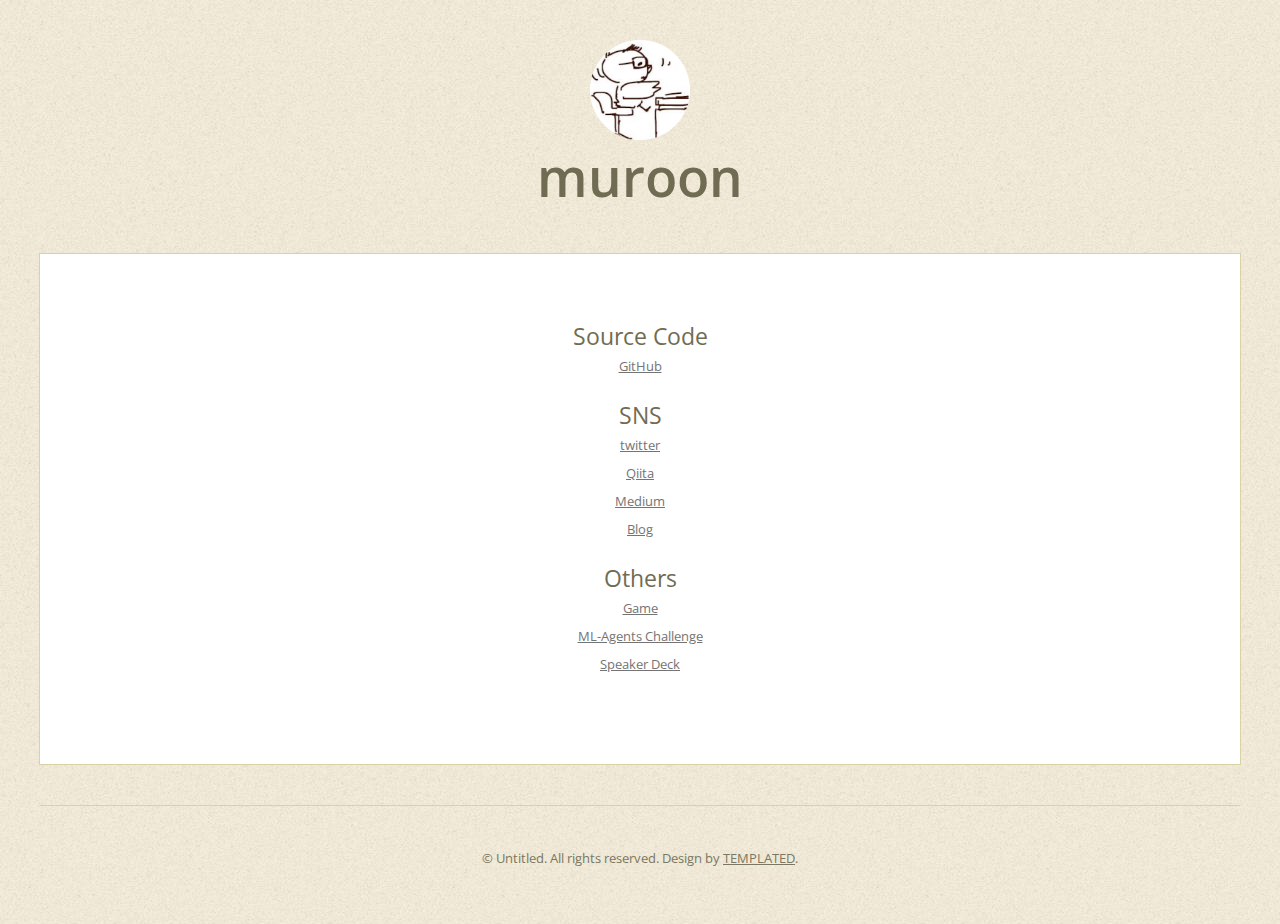
==== index.html @ 5663de0c "first commit" ====
<!DOCTYPE html PUBLIC "-//W3C//DTD XHTML 1.0 Strict//EN" "http://www.w3.org/TR/xhtml1/DTD/xhtml1-strict.dtd">
<!--
Design by TEMPLATED
http://templated.co
Released for free under the Creative Commons Attribution License

Name       : Doubtless 
Description: A two-column, fixed-width design with dark color scheme.
Version    : 1.0
Released   : 20130428
-->
<html xmlns="http://www.w3.org/1999/xhtml">
<head>
<meta http-equiv="Content-Type" content="text/html; charset=utf-8" />
<title></title>
<meta name="keywords" content="" />
<meta name="description" content="" />
<link href="http://fonts.googleapis.com/css?family=Open+Sans:400,300,600,700|Archivo+Narrow:400,700" rel="stylesheet" type="text/css">
<link href="default.css" rel="stylesheet" type="text/css" media="all" />
<!--[if IE 6]>
<link href="default_ie6.css" rel="stylesheet" type="text/css" />
<![endif]-->
</head>
<body>
<div id="logo" class="container">
	<div class="logoimg">
	<img src="images/mylogo.png" alt="logo" width="100" height="100" class="aligncenter" align="middle">
	</div>
	<h1>muroon</h1>
</div>
<div id="page" class="container">
	<div class="box0">
		<h2>Source Code</h2>
		<ul class="style1">
			<li class="first"><a href="https://github.com/muroon">GitHub</a></li>
		</ul>
	</div>
	<div class="box0">
		<h2>SNS</h2>
		<ul class="style1">
			<li class="first"><a href="https://twitter.com/muroon01">twitter</a></li>
			<li><a href="https://qiita.com/muroon">Qiita</a></li>
			<li><a href="https://medium.com/@muroon">Medium</a></li>
			<li><a href="https://muroon.hatenablog.com/">Blog</a></li>
		</ul>
	</div>
	<div class="box0">
		<h2>Others</h2>
		<ul class="style1">
			<li class="first"><a href="https://unityroom.com/games/roundattacker">Game</a></li>
			<li><a href="https://connect.unity.com/p/round-attacker-ai">ML-Agents Challenge</a></li>
			<li><a href="https://speakerdeck.com/muroon">Speaker Deck</a></li>
		</ul>
	</div>
</div>
<div id="footer" class="container">
	<p>&copy; Untitled. All rights reserved. Design by <a href="http://templated.co" rel="nofollow">TEMPLATED</a>. </p>
</div>
</body>
</html>
---- default.css ----
html, body {
	height: 100%;
}

body {
	margin: 0px;
	padding: 0px;
	background: #F1E9D4 url(images/bg01.jpg) repeat;
	font-family: 'Open Sans', sans-serif;
	font-size: 10pt;
	color: #747474;
}


h1, h2, h3 {
	margin: 0;
	padding: 0;
}

p, ol, ul {
	margin-top: 0px;
}

p {
	line-height: 180%;
}

strong {
}

a {
	color: #706C53;
}

a:hover {
	text-decoration: none;
}

a img {
	border: none;
}

img.border {
}

img.alignleft {
	float: left;
}

img.alignright {
	float: right;
}

img.aligncenter {
	margin: 0px auto;
}

hr {
	display: none;
}

ul.style1
{
	margin: 0;
	padding: 0;
	list-style: none;
}

ul.style1 li
{
	padding: 5px 0px 5px 0px;
	/* border-top: 1px solid #E5E5E5; */
}

ul.style1 a
{
	color: #747474;
}

ul.style1 .first
{
	padding-top: 0;
	border-top: none;
}

/** WRAPPER */

#wrapper {
}

.container {
	width: 1200px;
	margin: 0px auto;
}

.clearfix {
	clear: both;
}

/* Header */

#header-wrapper {
	overflow: hidden;
	height: 600px;
}

#header {
	width: 960px;
	height: 200px;
	margin: 0 auto;
	padding: 0px 20px;
}

/* Logo */

#logo {
	overflow: hidden;
	padding: 3em 0em;
}

#logo h1, #logo p {
	text-align: center;
}

#logo h1 {
	padding: 0px 0px 0px 0px;
	text-transform: lowercase;
	font-size: 4em;
	font-weight: 600;
	color: #706C53
}

#logo p {
	margin-top: -20px;
	padding: 0px 0px 0px 5px;
	font-size: 20px;
	font-weight: 300;
	color: #696969;
}

#logo p a {
	color: #696969;
}

#logo a {
	border: none;
	background: none;
	text-decoration: none;
	color: #3C342E;
}

.logoimg {
	text-align:center;
}


/* Menu */

#menu-wrapper {
	overflow: hidden;
	height: 52px;
	margin-bottom: 2em;
	border-top: 1px solid #D7CFAD;
	border-bottom: 1px solid #D7CFAD;
}

#menu {
	overflow: hidden;
	height: 52px;
}

#menu ul {
	margin: 0;
	padding: 0px 0px 0px 0px;
	list-style: none;
	line-height: normal;
	text-align: center;
}

#menu li {
	display: inline-block;
}

#menu a {
	display: block;
	padding: 0px 30px;
	line-height: 52px;
	border: none;
	text-decoration: none;
	text-transform: lowercase;
	text-align: center;
	text-transform: uppercase;
	font-size: 14px;
	font-weight: 300;
	color: #706C53;
}

#menu a:hover, #menu .current_page_item a {
	background: #D7CFAD;
	text-decoration: none;
	color: #706C53;
}

#menu .current_page_item a {
}

/** PAGE */


#page {
	overflow: hidden;
	width: 1100px;
	margin-bottom: 3em;
	padding: 5em 50px;
	background: #FFF;
	border: 1px solid #D9D2A5;
}

#page h2 a
{
	letter-spacing: -2px;
	text-decoration: none;
	font-size: 1.7em;
	font-weight: 400;
	color: #706C53;
}

	
.box0 {
	text-align:center;
	margin: 0px 5px 20px 5px;
}

.box0 h2
{
	padding-bottom: 5px;
	font-weight: 400;
	font-size: 1.7em;
	font-weight: 400;
	color: #706C53;
}
	
	
#box1
{
	width: 450px;
	margin-right: 50px;
}

#box2
{
	width: 300px;
}

#box2 h2, #box3 h2
{
	padding-bottom: 1.2em;
	font-weight: 400;
	font-size: 1.7em;
	font-weight: 400;
	color: #706C53;
}


#box3
{
	float: right;
	width: 250px;
}


/** CONTENT */

#content {
}

/** SIDEBAR */

#sidebar {
}

/* Footer */

#footer {
	overflow: hidden;
	padding: 3em 0em;
	border-top: 1px solid #D9D2A5;
	color: #7A7762;
}

#footer p {
	text-align: center;
}

#footer a {
	color: #7A7762;
}
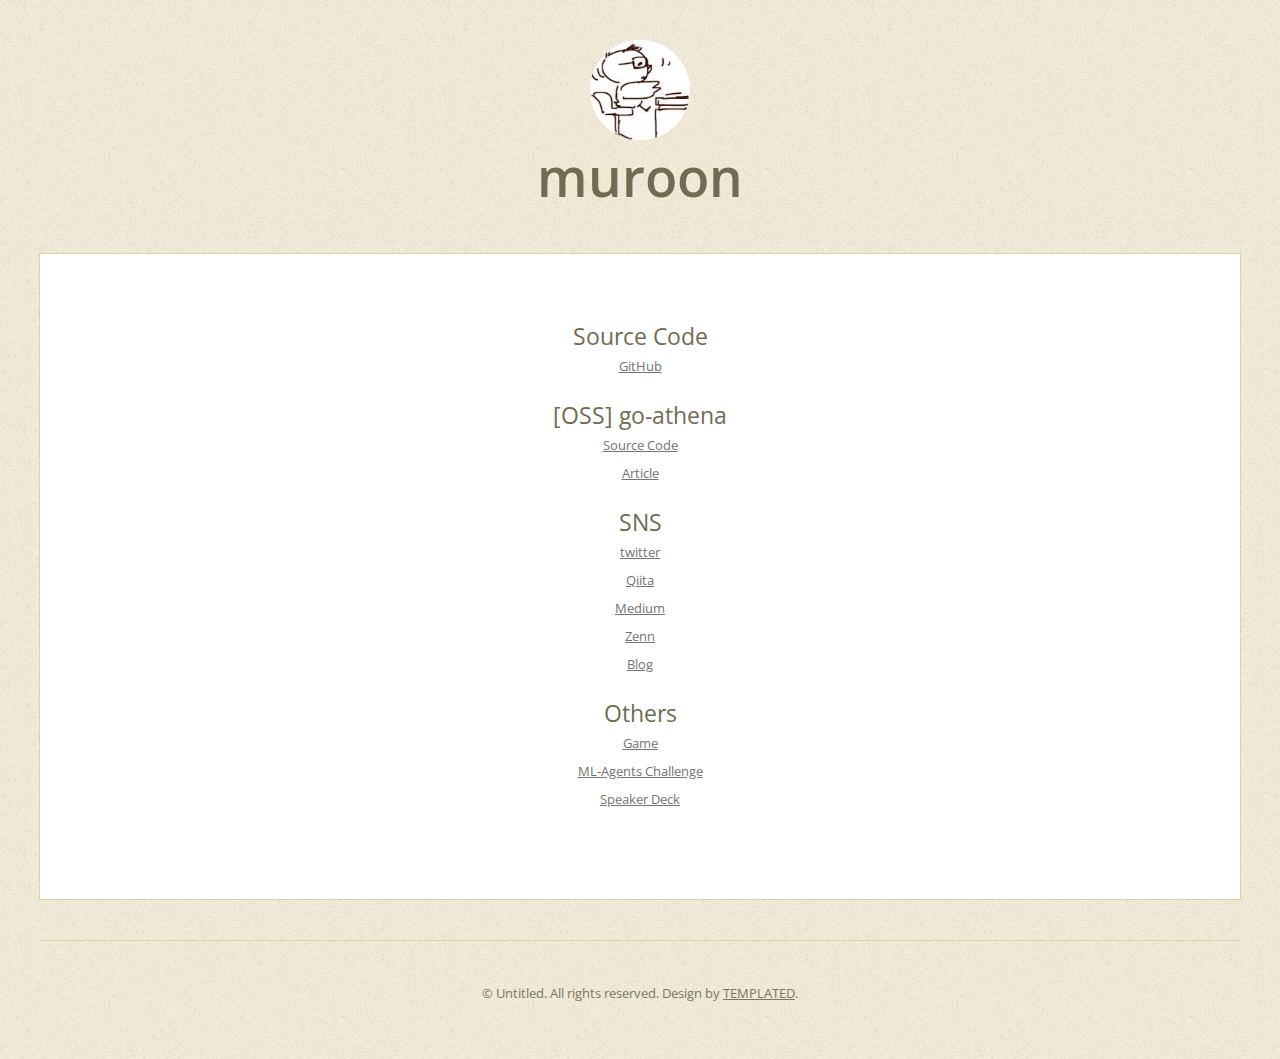
==== commit ed9d998e: "update contents" ====
--- a/index.html
+++ b/index.html
@@ -1,4 +1,4 @@
-<!DOCTYPE html PUBLIC "-//W3C//DTD XHTML 1.0 Strict//EN" "http://www.w3.org/TR/xhtml1/DTD/xhtml1-strict.dtd">
+<!DOCTYPE html>
 <!--
 Design by TEMPLATED
 http://templated.co
@@ -35,12 +35,21 @@
 			<li class="first"><a href="https://github.com/muroon">GitHub</a></li>
 		</ul>
 	</div>
+        <div class="box0">
+		<h2>[OSS] go-athena</h2>
+		<ul class="style1">
+			<li class="first"><a href="https://github.com/speee/go-athena">Source Code</a></li>
+			<li ><a href="https://tech.speee.jp/entry/2020/12/22/001511">Article</a></li>
+		</ul>
+	</div>
+
 	<div class="box0">
 		<h2>SNS</h2>
 		<ul class="style1">
 			<li class="first"><a href="https://twitter.com/muroon01">twitter</a></li>
 			<li><a href="https://qiita.com/muroon">Qiita</a></li>
 			<li><a href="https://medium.com/@muroon">Medium</a></li>
+			<li><a href="https://zenn.dev/muroon">Zenn</a></li>
 			<li><a href="https://muroon.hatenablog.com/">Blog</a></li>
 		</ul>
 	</div>
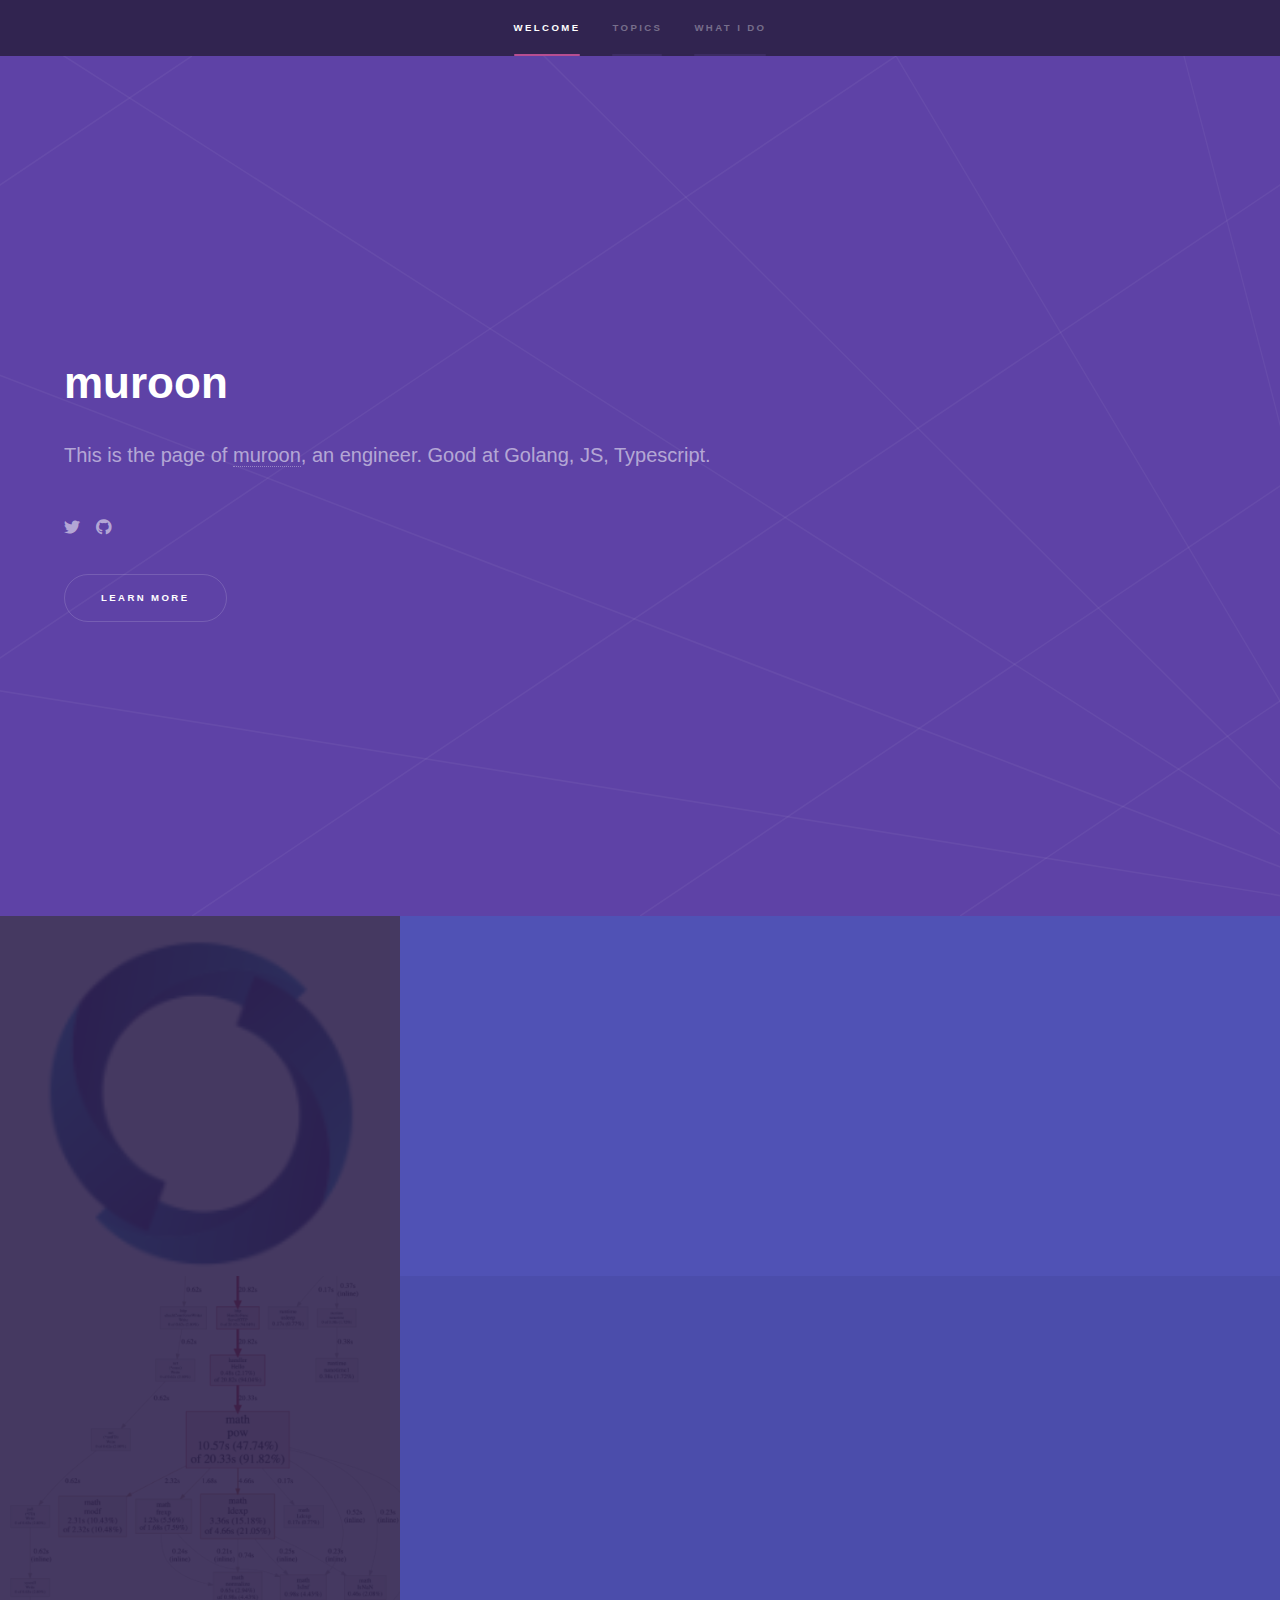
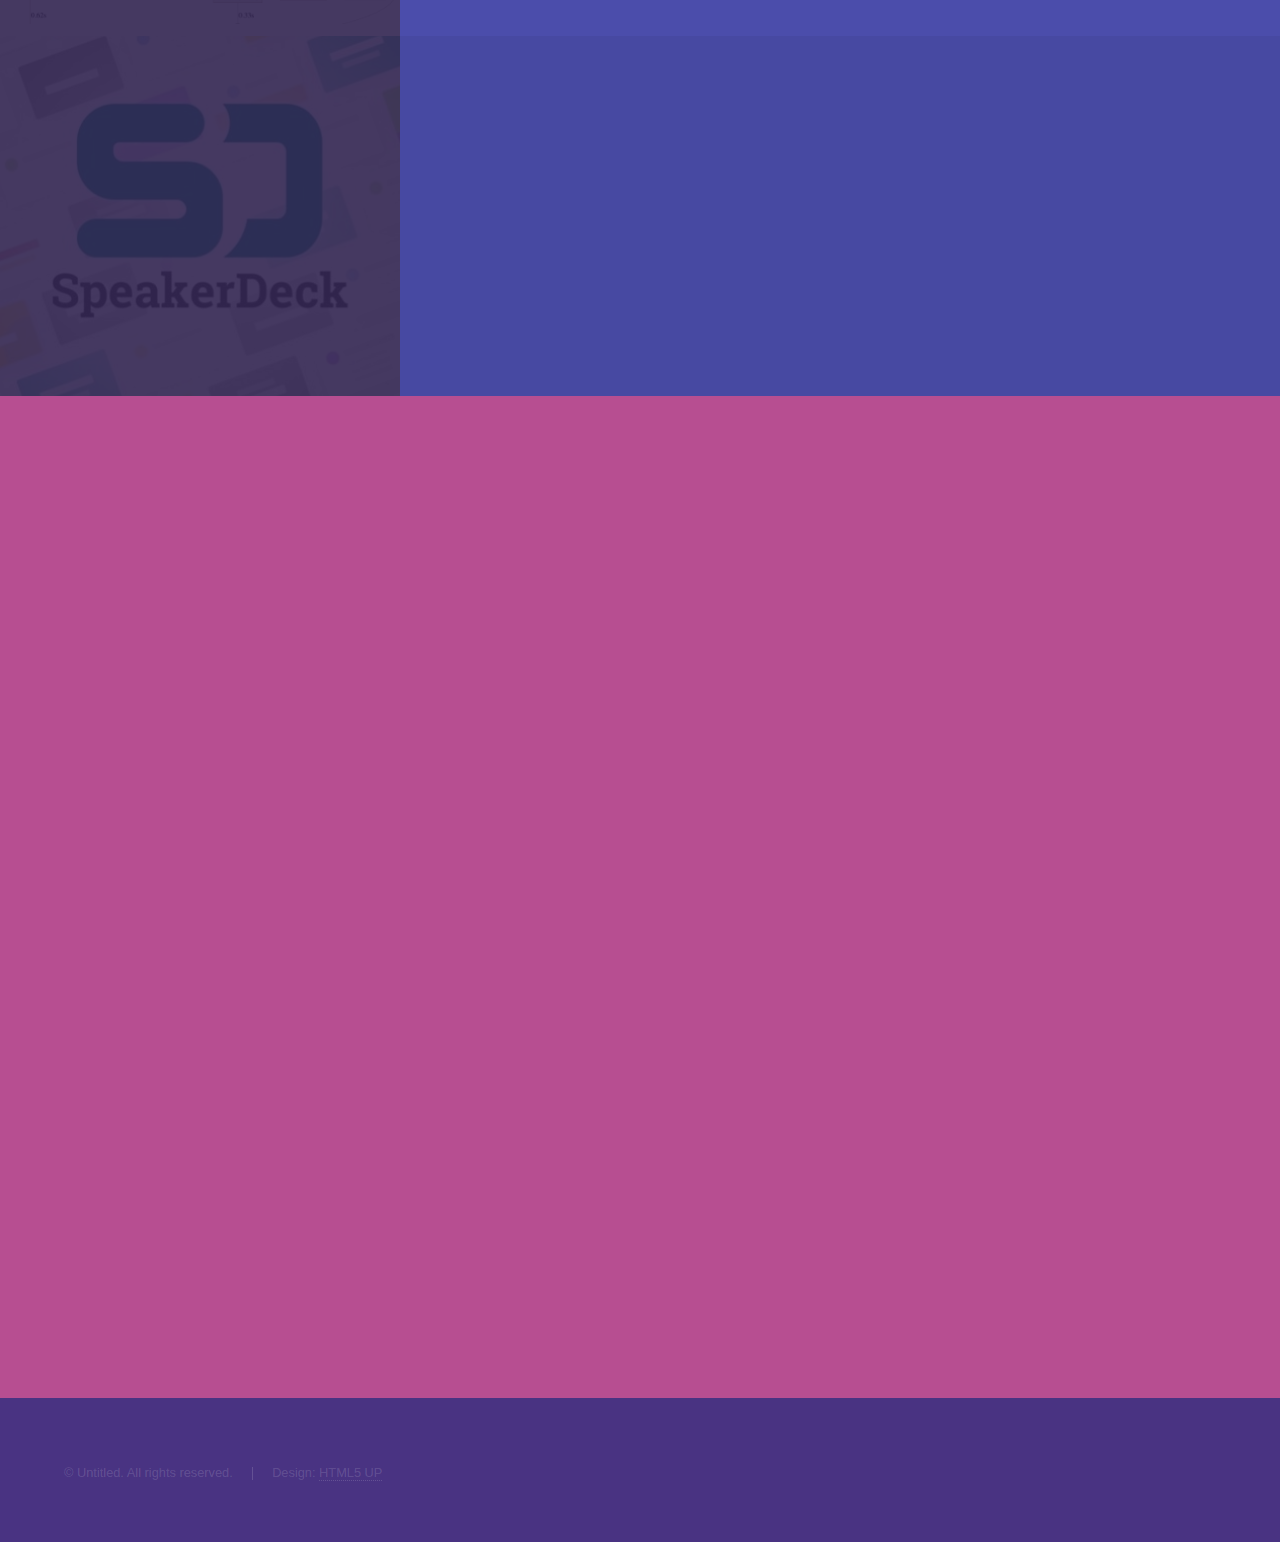
==== commit f472d0a0: "update desigin" ====
--- a/index.html
+++ b/index.html
@@ -1,69 +1,174 @@
-<!DOCTYPE html>
+<!DOCTYPE HTML>
 <!--
-Design by TEMPLATED
-http://templated.co
-Released for free under the Creative Commons Attribution License
+	Hyperspace by HTML5 UP
+	html5up.net | @ajlkn
+	Free for personal and commercial use under the CCA 3.0 license (html5up.net/license)
+-->
+<html>
+	<head>
+		<title>muroon</title>
+		<meta charset="utf-8" />
+		<meta name="viewport" content="width=device-width, initial-scale=1, user-scalable=no" />
+		<link rel="stylesheet" href="assets/css/main.css" />
+		<noscript><link rel="stylesheet" href="assets/css/noscript.css" /></noscript>
+	</head>
+	<body class="is-preload">
 
-Name       : Doubtless 
-Description: A two-column, fixed-width design with dark color scheme.
-Version    : 1.0
-Released   : 20130428
--->
-<html xmlns="http://www.w3.org/1999/xhtml">
-<head>
-<meta http-equiv="Content-Type" content="text/html; charset=utf-8" />
-<title></title>
-<meta name="keywords" content="" />
-<meta name="description" content="" />
-<link href="http://fonts.googleapis.com/css?family=Open+Sans:400,300,600,700|Archivo+Narrow:400,700" rel="stylesheet" type="text/css">
-<link href="default.css" rel="stylesheet" type="text/css" media="all" />
-<!--[if IE 6]>
-<link href="default_ie6.css" rel="stylesheet" type="text/css" />
-<![endif]-->
-</head>
-<body>
-<div id="logo" class="container">
-	<div class="logoimg">
-	<img src="images/mylogo.png" alt="logo" width="100" height="100" class="aligncenter" align="middle">
-	</div>
-	<h1>muroon</h1>
-</div>
-<div id="page" class="container">
-	<div class="box0">
-		<h2>Source Code</h2>
-		<ul class="style1">
-			<li class="first"><a href="https://github.com/muroon">GitHub</a></li>
-		</ul>
-	</div>
-        <div class="box0">
-		<h2>[OSS] go-athena</h2>
-		<ul class="style1">
-			<li class="first"><a href="https://github.com/speee/go-athena">Source Code</a></li>
-			<li ><a href="https://tech.speee.jp/entry/2020/12/22/001511">Article</a></li>
-		</ul>
-	</div>
+		<!-- Sidebar -->
+			<section id="sidebar">
+				<div class="inner">
+					<nav>
+						<ul>
+							<li><a href="#intro">Welcome</a></li>
+							<li><a href="#one">Topics</a></li>
+							<li><a href="#two">What I do</a></li>
+						</ul>
+					</nav>
+				</div>
+			</section>
 
-	<div class="box0">
-		<h2>SNS</h2>
-		<ul class="style1">
-			<li class="first"><a href="https://twitter.com/muroon01">twitter</a></li>
-			<li><a href="https://qiita.com/muroon">Qiita</a></li>
-			<li><a href="https://medium.com/@muroon">Medium</a></li>
-			<li><a href="https://zenn.dev/muroon">Zenn</a></li>
-			<li><a href="https://muroon.hatenablog.com/">Blog</a></li>
-		</ul>
-	</div>
-	<div class="box0">
-		<h2>Others</h2>
-		<ul class="style1">
-			<li class="first"><a href="https://unityroom.com/games/roundattacker">Game</a></li>
-			<li><a href="https://connect.unity.com/p/round-attacker-ai">ML-Agents Challenge</a></li>
-			<li><a href="https://speakerdeck.com/muroon">Speaker Deck</a></li>
-		</ul>
-	</div>
-</div>
-<div id="footer" class="container">
-	<p>&copy; Untitled. All rights reserved. Design by <a href="http://templated.co" rel="nofollow">TEMPLATED</a>. </p>
-</div>
-</body>
-</html>
+		<!-- Wrapper -->
+			<div id="wrapper">
+
+				<!-- Intro -->
+					<section id="intro" class="wrapper style1 fullscreen fade-up">
+						<div class="inner">
+							<h1>muroon</h1>
+							<p>This is the page of <a href="https://twitter.com/muroon01">muroon</a>, an engineer. Good at Golang, JS, Typescript.</p>
+							<ul class="icons">
+								<li><a href="https://twitter.com/muroon01" class="icon brands fa-twitter"><span class="label">Twitter</span></a></li>
+								<li><a href="https://github.com/muroon" class="icon brands fa-github"><span class="label">Github</span></a></li>
+							</ul>
+							<ul class="actions">
+								<li><a href="#one" class="button scrolly">Learn more</a></li>
+							</ul>
+						</div>
+					</section>
+
+				<!-- One -->
+					<section id="one" class="wrapper style2 spotlights">
+						<section>
+							<a href="https://github.com/speee/go-athena/releases/tag/v1.0.1" class="image"><img src="images/speee.png" alt="" data-position="center center" /></a>
+							<div class="content">
+								<div class="inner">
+									<h2>speee/go-athena v1.0.1 is released</h2>
+									<p>This is new release of speee/go-athena. Fix not skipping headers if the result contains no rows.</p>
+									<ul class="actions">
+										<li><a href="https://github.com/speee/go-athena/releases/tag/v1.0.1" class="button">Learn more</a></li>
+									</ul>
+								</div>
+							</div>
+						</section>
+						<section>
+							<a href="https://zenn.dev/muroon/articles/adf577f563c806" class="image"><img src="images/pprof.png" alt="" data-position="top center" /></a>
+							<div class="content">
+								<div class="inner">
+									<h2>The article about pprof</h2>
+									<p>I wrote an article about pprof in golang.</p>
+									<ul class="actions">
+										<li><a href="https://zenn.dev/muroon/articles/adf577f563c806" class="button">Learn more</a></li>
+									</ul>
+								</div>
+							</div>
+						</section>
+						<section>
+							<a href="https://speakerdeck.com/muroon/go-athenafalseda-liang-detaqu-de-wosu-kusitafang-fa" class="image"><img src="images/speakerDeck.png" alt="" data-position="25% 25%" /></a>
+							<div class="content">
+								<div class="inner">
+									<h2>Announcement at go-athena</h2>
+									<p>We announced how to speed up data acquisition in large quantities with go-athena.</p>
+									<ul class="actions">
+										<li><a href="https://speakerdeck.com/muroon/go-athenafalseda-liang-detaqu-de-wosu-kusitafang-fa" class="button">Learn more</a></li>
+									</ul>
+								</div>
+							</div>
+						</section>
+					</section>
+
+				<!-- Two -->
+					<section id="two" class="wrapper style3 fade-up">
+						<div class="inner">
+							<h2>What I do</h2>
+							<p>The following items are my works.</p>
+							<div class="features">
+								<section>
+									<a href="https://github.com/muroon">
+										<span class="icon solid major fa-code"></span>
+										<h3>Source Code</h3>
+										<p>The source code I wrote in GutHub.</p>
+									</a>
+								</section>
+								<section>
+									<a href="go-athena.html">
+										<span class="icon solid major fa-link"></span>
+										<h3>go-athena development</h3>
+										<p>This is about my OSS development of go-athena.</p>
+									</a>
+								</section>
+								<section>
+									<a href="https://qiita.com/muroon">
+										<span class="icon solid major fa-cog"></span>
+										<h3>Qiita</h3>
+										<p>There are my articles in Qiita. Qiita is a technical information sharing service for programmers.</p>
+									</a>
+								</section>
+								<section>
+									<a href="https://medium.com/@muroon">
+										<span class="icon solid major fa-lock"></span>
+										<h3>Medium</h3>
+										<p>There are my articles in Medium. </p>
+									</a>
+								</section>
+								<section>
+									<a href="https://zenn.dev/muroon">
+										<span class="icon solid major fa-desktop"></span>
+										<h3>Zenn</h3>
+										<p>There are my articles in Zenn. Zenn is a place for engineers to share their knowledge of technology and development.</p>
+									</a>
+								</section>
+
+								<section>
+									<a href="https://muroon.hatenablog.com/">
+										<span class="icon solid major fa-cog"></span>
+										<h3>Hatena Blog</h3>
+										<p>There are my articles in Hatena blog.</p>
+									</a>
+								</section>
+								<section>
+									<a href="https://speakerdeck.com/muroon">
+										<span class="icon major fa-gem"></span>
+										<h3>Speaker Deck</h3>
+										<p></p>
+									</a>
+								</section>
+								<section>
+									<a href="https://unityroom.com/games/roundattacker">
+										<span class="icon solid major fa-desktop"></span>
+										<h3>Game</h3>
+										<p>This is a game I made with Unity.</p>
+									</a>
+								</section>
+							</div>
+						</div>
+					</section>
+
+		<!-- Footer -->
+			<footer id="footer" class="wrapper style1-alt">
+				<div class="inner">
+					<ul class="menu">
+						<li>&copy; Untitled. All rights reserved.</li><li>Design: <a href="http://html5up.net">HTML5 UP</a></li>
+					</ul>
+				</div>
+			</footer>
+
+		<!-- Scripts -->
+			<script src="assets/js/jquery.min.js"></script>
+			<script src="assets/js/jquery.scrollex.min.js"></script>
+			<script src="assets/js/jquery.scrolly.min.js"></script>
+			<script src="assets/js/browser.min.js"></script>
+			<script src="assets/js/breakpoints.min.js"></script>
+			<script src="assets/js/util.js"></script>
+			<script src="assets/js/main.js"></script>
+
+	</body>
+</html>--- a/assets/css/main.css
+++ b/assets/css/main.css
@@ -0,0 +1,3909 @@
+@import url(fontawesome-all.min.css);
+
+/*
+	Hyperspace by HTML5 UP
+	html5up.net | @ajlkn
+	Free for personal and commercial use under the CCA 3.0 license (html5up.net/license)
+*/
+
+html, body, div, span, applet, object,
+iframe, h1, h2, h3, h4, h5, h6, p, blockquote,
+pre, a, abbr, acronym, address, big, cite,
+code, del, dfn, em, img, ins, kbd, q, s, samp,
+small, strike, strong, sub, sup, tt, var, b,
+u, i, center, dl, dt, dd, ol, ul, li, fieldset,
+form, label, legend, table, caption, tbody,
+tfoot, thead, tr, th, td, article, aside,
+canvas, details, embed, figure, figcaption,
+footer, header, hgroup, menu, nav, output, ruby,
+section, summary, time, mark, audio, video {
+	margin: 0;
+	padding: 0;
+	border: 0;
+	font-size: 100%;
+	font: inherit;
+	vertical-align: baseline;}
+
+article, aside, details, figcaption, figure,
+footer, header, hgroup, menu, nav, section {
+	display: block;}
+
+body {
+	line-height: 1;
+}
+
+ol, ul {
+	list-style: none;
+}
+
+blockquote, q {
+	quotes: none;
+}
+
+	blockquote:before, blockquote:after, q:before, q:after {
+		content: '';
+		content: none;
+	}
+
+table {
+	border-collapse: collapse;
+	border-spacing: 0;
+}
+
+body {
+	-webkit-text-size-adjust: none;
+}
+
+mark {
+	background-color: transparent;
+	color: inherit;
+}
+
+input::-moz-focus-inner {
+	border: 0;
+	padding: 0;
+}
+
+input, select, textarea {
+	-moz-appearance: none;
+	-webkit-appearance: none;
+	-ms-appearance: none;
+	appearance: none;
+}
+
+/* Basic */
+
+	@-ms-viewport {
+		width: device-width;
+	}
+
+	body {
+		-ms-overflow-style: scrollbar;
+	}
+
+	@media screen and (max-width: 480px) {
+
+		html, body {
+			min-width: 320px;
+		}
+
+	}
+
+	html {
+		box-sizing: border-box;
+	}
+
+	*, *:before, *:after {
+		box-sizing: inherit;
+	}
+
+	body {
+		background: #312450;
+	}
+
+		body.is-preload *, body.is-preload *:before, body.is-preload *:after {
+			-moz-animation: none !important;
+			-webkit-animation: none !important;
+			-ms-animation: none !important;
+			animation: none !important;
+			-moz-transition: none !important;
+			-webkit-transition: none !important;
+			-ms-transition: none !important;
+			transition: none !important;
+		}
+
+/* Type */
+
+	body, input, select, textarea {
+		color: rgba(255, 255, 255, 0.55);
+		font-family: Arial, Helvetica, sans-serif;
+		font-size: 16.5pt;
+		font-weight: normal;
+		line-height: 1.75;
+	}
+
+		@media screen and (max-width: 1680px) {
+
+			body, input, select, textarea {
+				font-size: 13pt;
+			}
+
+		}
+
+		@media screen and (max-width: 1280px) {
+
+			body, input, select, textarea {
+				font-size: 12pt;
+			}
+
+		}
+
+		@media screen and (max-width: 360px) {
+
+			body, input, select, textarea {
+				font-size: 11pt;
+			}
+
+		}
+
+	a {
+		-moz-transition: color 0.2s ease, border-bottom-color 0.2s ease;
+		-webkit-transition: color 0.2s ease, border-bottom-color 0.2s ease;
+		-ms-transition: color 0.2s ease, border-bottom-color 0.2s ease;
+		transition: color 0.2s ease, border-bottom-color 0.2s ease;
+		border-bottom: dotted 1px rgba(255, 255, 255, 0.35);
+		color: inherit;
+		text-decoration: none;
+	}
+
+		a:hover {
+			border-bottom-color: transparent;
+			color: #ffffff;
+		}
+
+	strong, b {
+		color: #ffffff;
+		font-weight: bold;
+	}
+
+	em, i {
+		font-style: italic;
+	}
+
+	p {
+		margin: 0 0 2em 0;
+	}
+
+	h1, h2, h3, h4, h5, h6 {
+		color: #ffffff;
+		font-weight: bold;
+		line-height: 1.5;
+		margin: 0 0 0.5em 0;
+	}
+
+		h1 a, h2 a, h3 a, h4 a, h5 a, h6 a {
+			color: inherit;
+			text-decoration: none;
+		}
+
+	h1 {
+		font-size: 2.75em;
+	}
+
+		h1.major {
+			margin: 0 0 1.3em 0;
+			position: relative;
+			padding-bottom: 0.35em;
+		}
+
+			h1.major:after {
+				background-image: -moz-linear-gradient(to right, #5e42a6, #b74e91);
+				background-image: -webkit-linear-gradient(to right, #5e42a6, #b74e91);
+				background-image: -ms-linear-gradient(to right, #5e42a6, #b74e91);
+				background-image: linear-gradient(to right, #5e42a6, #b74e91);
+				-moz-transition: max-width 0.2s ease;
+				-webkit-transition: max-width 0.2s ease;
+				-ms-transition: max-width 0.2s ease;
+				transition: max-width 0.2s ease;
+				border-radius: 0.2em;
+				bottom: 0;
+				content: '';
+				height: 0.05em;
+				position: absolute;
+				right: 0;
+				width: 100%;
+			}
+
+	h2 {
+		font-size: 1.75em;
+	}
+
+	h3 {
+		font-size: 1.1em;
+	}
+
+	h4 {
+		font-size: 1em;
+	}
+
+	h5 {
+		font-size: 0.8em;
+	}
+
+	h6 {
+		font-size: 0.6em;
+	}
+
+	@media screen and (max-width: 736px) {
+
+		h1 {
+			font-size: 2em;
+		}
+
+		h2 {
+			font-size: 1.25em;
+		}
+
+		h3 {
+			font-size: 1em;
+		}
+
+		h4 {
+			font-size: 0.8em;
+		}
+
+		h5 {
+			font-size: 0.6em;
+		}
+
+		h6 {
+			font-size: 0.6em;
+		}
+
+	}
+
+	sub {
+		font-size: 0.8em;
+		position: relative;
+		top: 0.5em;
+	}
+
+	sup {
+		font-size: 0.8em;
+		position: relative;
+		top: -0.5em;
+	}
+
+	blockquote {
+		border-left: solid 4px rgba(255, 255, 255, 0.15);
+		font-style: italic;
+		margin: 0 0 2em 0;
+		padding: 0.5em 0 0.5em 2em;
+	}
+
+	code {
+		background: rgba(255, 255, 255, 0.05);
+		border-radius: 0.25em;
+		border: solid 1px rgba(255, 255, 255, 0.15);
+		font-family: "Courier New", monospace;
+		font-size: 0.9em;
+		margin: 0 0.25em;
+		padding: 0.25em 0.65em;
+	}
+
+	pre {
+		-webkit-overflow-scrolling: touch;
+		font-family: "Courier New", monospace;
+		font-size: 0.9em;
+		margin: 0 0 2em 0;
+	}
+
+		pre code {
+			display: block;
+			line-height: 1.75em;
+			padding: 1em 1.5em;
+			overflow-x: auto;
+		}
+
+	hr {
+		border: 0;
+		border-bottom: solid 1px rgba(255, 255, 255, 0.15);
+		margin: 2em 0;
+	}
+
+		hr.major {
+			margin: 3em 0;
+		}
+
+	.align-left {
+		text-align: left;
+	}
+
+	.align-center {
+		text-align: center;
+	}
+
+	.align-right {
+		text-align: right;
+	}
+
+/* Row */
+
+	.row {
+		display: flex;
+		flex-wrap: wrap;
+		box-sizing: border-box;
+		align-items: stretch;
+	}
+
+		.row > * {
+			box-sizing: border-box;
+		}
+
+		.row.gtr-uniform > * > :last-child {
+			margin-bottom: 0;
+		}
+
+		.row.aln-left {
+			justify-content: flex-start;
+		}
+
+		.row.aln-center {
+			justify-content: center;
+		}
+
+		.row.aln-right {
+			justify-content: flex-end;
+		}
+
+		.row.aln-top {
+			align-items: flex-start;
+		}
+
+		.row.aln-middle {
+			align-items: center;
+		}
+
+		.row.aln-bottom {
+			align-items: flex-end;
+		}
+
+		.row > .imp {
+			order: -1;
+		}
+
+		.row > .col-1 {
+			width: 8.33333%;
+		}
+
+		.row > .off-1 {
+			margin-left: 8.33333%;
+		}
+
+		.row > .col-2 {
+			width: 16.66667%;
+		}
+
+		.row > .off-2 {
+			margin-left: 16.66667%;
+		}
+
+		.row > .col-3 {
+			width: 25%;
+		}
+
+		.row > .off-3 {
+			margin-left: 25%;
+		}
+
+		.row > .col-4 {
+			width: 33.33333%;
+		}
+
+		.row > .off-4 {
+			margin-left: 33.33333%;
+		}
+
+		.row > .col-5 {
+			width: 41.66667%;
+		}
+
+		.row > .off-5 {
+			margin-left: 41.66667%;
+		}
+
+		.row > .col-6 {
+			width: 50%;
+		}
+
+		.row > .off-6 {
+			margin-left: 50%;
+		}
+
+		.row > .col-7 {
+			width: 58.33333%;
+		}
+
+		.row > .off-7 {
+			margin-left: 58.33333%;
+		}
+
+		.row > .col-8 {
+			width: 66.66667%;
+		}
+
+		.row > .off-8 {
+			margin-left: 66.66667%;
+		}
+
+		.row > .col-9 {
+			width: 75%;
+		}
+
+		.row > .off-9 {
+			margin-left: 75%;
+		}
+
+		.row > .col-10 {
+			width: 83.33333%;
+		}
+
+		.row > .off-10 {
+			margin-left: 83.33333%;
+		}
+
+		.row > .col-11 {
+			width: 91.66667%;
+		}
+
+		.row > .off-11 {
+			margin-left: 91.66667%;
+		}
+
+		.row > .col-12 {
+			width: 100%;
+		}
+
+		.row > .off-12 {
+			margin-left: 100%;
+		}
+
+		.row.gtr-0 {
+			margin-top: 0;
+			margin-left: 0em;
+		}
+
+			.row.gtr-0 > * {
+				padding: 0 0 0 0em;
+			}
+
+			.row.gtr-0.gtr-uniform {
+				margin-top: 0em;
+			}
+
+				.row.gtr-0.gtr-uniform > * {
+					padding-top: 0em;
+				}
+
+		.row.gtr-25 {
+			margin-top: 0;
+			margin-left: -0.375em;
+		}
+
+			.row.gtr-25 > * {
+				padding: 0 0 0 0.375em;
+			}
+
+			.row.gtr-25.gtr-uniform {
+				margin-top: -0.375em;
+			}
+
+				.row.gtr-25.gtr-uniform > * {
+					padding-top: 0.375em;
+				}
+
+		.row.gtr-50 {
+			margin-top: 0;
+			margin-left: -0.75em;
+		}
+
+			.row.gtr-50 > * {
+				padding: 0 0 0 0.75em;
+			}
+
+			.row.gtr-50.gtr-uniform {
+				margin-top: -0.75em;
+			}
+
+				.row.gtr-50.gtr-uniform > * {
+					padding-top: 0.75em;
+				}
+
+		.row {
+			margin-top: 0;
+			margin-left: -1.5em;
+		}
+
+			.row > * {
+				padding: 0 0 0 1.5em;
+			}
+
+			.row.gtr-uniform {
+				margin-top: -1.5em;
+			}
+
+				.row.gtr-uniform > * {
+					padding-top: 1.5em;
+				}
+
+		.row.gtr-150 {
+			margin-top: 0;
+			margin-left: -2.25em;
+		}
+
+			.row.gtr-150 > * {
+				padding: 0 0 0 2.25em;
+			}
+
+			.row.gtr-150.gtr-uniform {
+				margin-top: -2.25em;
+			}
+
+				.row.gtr-150.gtr-uniform > * {
+					padding-top: 2.25em;
+				}
+
+		.row.gtr-200 {
+			margin-top: 0;
+			margin-left: -3em;
+		}
+
+			.row.gtr-200 > * {
+				padding: 0 0 0 3em;
+			}
+
+			.row.gtr-200.gtr-uniform {
+				margin-top: -3em;
+			}
+
+				.row.gtr-200.gtr-uniform > * {
+					padding-top: 3em;
+				}
+
+		@media screen and (max-width: 1680px) {
+
+			.row {
+				display: flex;
+				flex-wrap: wrap;
+				box-sizing: border-box;
+				align-items: stretch;
+			}
+
+				.row > * {
+					box-sizing: border-box;
+				}
+
+				.row.gtr-uniform > * > :last-child {
+					margin-bottom: 0;
+				}
+
+				.row.aln-left {
+					justify-content: flex-start;
+				}
+
+				.row.aln-center {
+					justify-content: center;
+				}
+
+				.row.aln-right {
+					justify-content: flex-end;
+				}
+
+				.row.aln-top {
+					align-items: flex-start;
+				}
+
+				.row.aln-middle {
+					align-items: center;
+				}
+
+				.row.aln-bottom {
+					align-items: flex-end;
+				}
+
+				.row > .imp-xlarge {
+					order: -1;
+				}
+
+				.row > .col-1-xlarge {
+					width: 8.33333%;
+				}
+
+				.row > .off-1-xlarge {
+					margin-left: 8.33333%;
+				}
+
+				.row > .col-2-xlarge {
+					width: 16.66667%;
+				}
+
+				.row > .off-2-xlarge {
+					margin-left: 16.66667%;
+				}
+
+				.row > .col-3-xlarge {
+					width: 25%;
+				}
+
+				.row > .off-3-xlarge {
+					margin-left: 25%;
+				}
+
+				.row > .col-4-xlarge {
+					width: 33.33333%;
+				}
+
+				.row > .off-4-xlarge {
+					margin-left: 33.33333%;
+				}
+
+				.row > .col-5-xlarge {
+					width: 41.66667%;
+				}
+
+				.row > .off-5-xlarge {
+					margin-left: 41.66667%;
+				}
+
+				.row > .col-6-xlarge {
+					width: 50%;
+				}
+
+				.row > .off-6-xlarge {
+					margin-left: 50%;
+				}
+
+				.row > .col-7-xlarge {
+					width: 58.33333%;
+				}
+
+				.row > .off-7-xlarge {
+					margin-left: 58.33333%;
+				}
+
+				.row > .col-8-xlarge {
+					width: 66.66667%;
+				}
+
+				.row > .off-8-xlarge {
+					margin-left: 66.66667%;
+				}
+
+				.row > .col-9-xlarge {
+					width: 75%;
+				}
+
+				.row > .off-9-xlarge {
+					margin-left: 75%;
+				}
+
+				.row > .col-10-xlarge {
+					width: 83.33333%;
+				}
+
+				.row > .off-10-xlarge {
+					margin-left: 83.33333%;
+				}
+
+				.row > .col-11-xlarge {
+					width: 91.66667%;
+				}
+
+				.row > .off-11-xlarge {
+					margin-left: 91.66667%;
+				}
+
+				.row > .col-12-xlarge {
+					width: 100%;
+				}
+
+				.row > .off-12-xlarge {
+					margin-left: 100%;
+				}
+
+				.row.gtr-0 {
+					margin-top: 0;
+					margin-left: 0em;
+				}
+
+					.row.gtr-0 > * {
+						padding: 0 0 0 0em;
+					}
+
+					.row.gtr-0.gtr-uniform {
+						margin-top: 0em;
+					}
+
+						.row.gtr-0.gtr-uniform > * {
+							padding-top: 0em;
+						}
+
+				.row.gtr-25 {
+					margin-top: 0;
+					margin-left: -0.375em;
+				}
+
+					.row.gtr-25 > * {
+						padding: 0 0 0 0.375em;
+					}
+
+					.row.gtr-25.gtr-uniform {
+						margin-top: -0.375em;
+					}
+
+						.row.gtr-25.gtr-uniform > * {
+							padding-top: 0.375em;
+						}
+
+				.row.gtr-50 {
+					margin-top: 0;
+					margin-left: -0.75em;
+				}
+
+					.row.gtr-50 > * {
+						padding: 0 0 0 0.75em;
+					}
+
+					.row.gtr-50.gtr-uniform {
+						margin-top: -0.75em;
+					}
+
+						.row.gtr-50.gtr-uniform > * {
+							padding-top: 0.75em;
+						}
+
+				.row {
+					margin-top: 0;
+					margin-left: -1.5em;
+				}
+
+					.row > * {
+						padding: 0 0 0 1.5em;
+					}
+
+					.row.gtr-uniform {
+						margin-top: -1.5em;
+					}
+
+						.row.gtr-uniform > * {
+							padding-top: 1.5em;
+						}
+
+				.row.gtr-150 {
+					margin-top: 0;
+					margin-left: -2.25em;
+				}
+
+					.row.gtr-150 > * {
+						padding: 0 0 0 2.25em;
+					}
+
+					.row.gtr-150.gtr-uniform {
+						margin-top: -2.25em;
+					}
+
+						.row.gtr-150.gtr-uniform > * {
+							padding-top: 2.25em;
+						}
+
+				.row.gtr-200 {
+					margin-top: 0;
+					margin-left: -3em;
+				}
+
+					.row.gtr-200 > * {
+						padding: 0 0 0 3em;
+					}
+
+					.row.gtr-200.gtr-uniform {
+						margin-top: -3em;
+					}
+
+						.row.gtr-200.gtr-uniform > * {
+							padding-top: 3em;
+						}
+
+		}
+
+		@media screen and (max-width: 1280px) {
+
+			.row {
+				display: flex;
+				flex-wrap: wrap;
+				box-sizing: border-box;
+				align-items: stretch;
+			}
+
+				.row > * {
+					box-sizing: border-box;
+				}
+
+				.row.gtr-uniform > * > :last-child {
+					margin-bottom: 0;
+				}
+
+				.row.aln-left {
+					justify-content: flex-start;
+				}
+
+				.row.aln-center {
+					justify-content: center;
+				}
+
+				.row.aln-right {
+					justify-content: flex-end;
+				}
+
+				.row.aln-top {
+					align-items: flex-start;
+				}
+
+				.row.aln-middle {
+					align-items: center;
+				}
+
+				.row.aln-bottom {
+					align-items: flex-end;
+				}
+
+				.row > .imp-large {
+					order: -1;
+				}
+
+				.row > .col-1-large {
+					width: 8.33333%;
+				}
+
+				.row > .off-1-large {
+					margin-left: 8.33333%;
+				}
+
+				.row > .col-2-large {
+					width: 16.66667%;
+				}
+
+				.row > .off-2-large {
+					margin-left: 16.66667%;
+				}
+
+				.row > .col-3-large {
+					width: 25%;
+				}
+
+				.row > .off-3-large {
+					margin-left: 25%;
+				}
+
+				.row > .col-4-large {
+					width: 33.33333%;
+				}
+
+				.row > .off-4-large {
+					margin-left: 33.33333%;
+				}
+
+				.row > .col-5-large {
+					width: 41.66667%;
+				}
+
+				.row > .off-5-large {
+					margin-left: 41.66667%;
+				}
+
+				.row > .col-6-large {
+					width: 50%;
+				}
+
+				.row > .off-6-large {
+					margin-left: 50%;
+				}
+
+				.row > .col-7-large {
+					width: 58.33333%;
+				}
+
+				.row > .off-7-large {
+					margin-left: 58.33333%;
+				}
+
+				.row > .col-8-large {
+					width: 66.66667%;
+				}
+
+				.row > .off-8-large {
+					margin-left: 66.66667%;
+				}
+
+				.row > .col-9-large {
+					width: 75%;
+				}
+
+				.row > .off-9-large {
+					margin-left: 75%;
+				}
+
+				.row > .col-10-large {
+					width: 83.33333%;
+				}
+
+				.row > .off-10-large {
+					margin-left: 83.33333%;
+				}
+
+				.row > .col-11-large {
+					width: 91.66667%;
+				}
+
+				.row > .off-11-large {
+					margin-left: 91.66667%;
+				}
+
+				.row > .col-12-large {
+					width: 100%;
+				}
+
+				.row > .off-12-large {
+					margin-left: 100%;
+				}
+
+				.row.gtr-0 {
+					margin-top: 0;
+					margin-left: 0em;
+				}
+
+					.row.gtr-0 > * {
+						padding: 0 0 0 0em;
+					}
+
+					.row.gtr-0.gtr-uniform {
+						margin-top: 0em;
+					}
+
+						.row.gtr-0.gtr-uniform > * {
+							padding-top: 0em;
+						}
+
+				.row.gtr-25 {
+					margin-top: 0;
+					margin-left: -0.375em;
+				}
+
+					.row.gtr-25 > * {
+						padding: 0 0 0 0.375em;
+					}
+
+					.row.gtr-25.gtr-uniform {
+						margin-top: -0.375em;
+					}
+
+						.row.gtr-25.gtr-uniform > * {
+							padding-top: 0.375em;
+						}
+
+				.row.gtr-50 {
+					margin-top: 0;
+					margin-left: -0.75em;
+				}
+
+					.row.gtr-50 > * {
+						padding: 0 0 0 0.75em;
+					}
+
+					.row.gtr-50.gtr-uniform {
+						margin-top: -0.75em;
+					}
+
+						.row.gtr-50.gtr-uniform > * {
+							padding-top: 0.75em;
+						}
+
+				.row {
+					margin-top: 0;
+					margin-left: -1.5em;
+				}
+
+					.row > * {
+						padding: 0 0 0 1.5em;
+					}
+
+					.row.gtr-uniform {
+						margin-top: -1.5em;
+					}
+
+						.row.gtr-uniform > * {
+							padding-top: 1.5em;
+						}
+
+				.row.gtr-150 {
+					margin-top: 0;
+					margin-left: -2.25em;
+				}
+
+					.row.gtr-150 > * {
+						padding: 0 0 0 2.25em;
+					}
+
+					.row.gtr-150.gtr-uniform {
+						margin-top: -2.25em;
+					}
+
+						.row.gtr-150.gtr-uniform > * {
+							padding-top: 2.25em;
+						}
+
+				.row.gtr-200 {
+					margin-top: 0;
+					margin-left: -3em;
+				}
+
+					.row.gtr-200 > * {
+						padding: 0 0 0 3em;
+					}
+
+					.row.gtr-200.gtr-uniform {
+						margin-top: -3em;
+					}
+
+						.row.gtr-200.gtr-uniform > * {
+							padding-top: 3em;
+						}
+
+		}
+
+		@media screen and (max-width: 980px) {
+
+			.row {
+				display: flex;
+				flex-wrap: wrap;
+				box-sizing: border-box;
+				align-items: stretch;
+			}
+
+				.row > * {
+					box-sizing: border-box;
+				}
+
+				.row.gtr-uniform > * > :last-child {
+					margin-bottom: 0;
+				}
+
+				.row.aln-left {
+					justify-content: flex-start;
+				}
+
+				.row.aln-center {
+					justify-content: center;
+				}
+
+				.row.aln-right {
+					justify-content: flex-end;
+				}
+
+				.row.aln-top {
+					align-items: flex-start;
+				}
+
+				.row.aln-middle {
+					align-items: center;
+				}
+
+				.row.aln-bottom {
+					align-items: flex-end;
+				}
+
+				.row > .imp-medium {
+					order: -1;
+				}
+
+				.row > .col-1-medium {
+					width: 8.33333%;
+				}
+
+				.row > .off-1-medium {
+					margin-left: 8.33333%;
+				}
+
+				.row > .col-2-medium {
+					width: 16.66667%;
+				}
+
+				.row > .off-2-medium {
+					margin-left: 16.66667%;
+				}
+
+				.row > .col-3-medium {
+					width: 25%;
+				}
+
+				.row > .off-3-medium {
+					margin-left: 25%;
+				}
+
+				.row > .col-4-medium {
+					width: 33.33333%;
+				}
+
+				.row > .off-4-medium {
+					margin-left: 33.33333%;
+				}
+
+				.row > .col-5-medium {
+					width: 41.66667%;
+				}
+
+				.row > .off-5-medium {
+					margin-left: 41.66667%;
+				}
+
+				.row > .col-6-medium {
+					width: 50%;
+				}
+
+				.row > .off-6-medium {
+					margin-left: 50%;
+				}
+
+				.row > .col-7-medium {
+					width: 58.33333%;
+				}
+
+				.row > .off-7-medium {
+					margin-left: 58.33333%;
+				}
+
+				.row > .col-8-medium {
+					width: 66.66667%;
+				}
+
+				.row > .off-8-medium {
+					margin-left: 66.66667%;
+				}
+
+				.row > .col-9-medium {
+					width: 75%;
+				}
+
+				.row > .off-9-medium {
+					margin-left: 75%;
+				}
+
+				.row > .col-10-medium {
+					width: 83.33333%;
+				}
+
+				.row > .off-10-medium {
+					margin-left: 83.33333%;
+				}
+
+				.row > .col-11-medium {
+					width: 91.66667%;
+				}
+
+				.row > .off-11-medium {
+					margin-left: 91.66667%;
+				}
+
+				.row > .col-12-medium {
+					width: 100%;
+				}
+
+				.row > .off-12-medium {
+					margin-left: 100%;
+				}
+
+				.row.gtr-0 {
+					margin-top: 0;
+					margin-left: 0em;
+				}
+
+					.row.gtr-0 > * {
+						padding: 0 0 0 0em;
+					}
+
+					.row.gtr-0.gtr-uniform {
+						margin-top: 0em;
+					}
+
+						.row.gtr-0.gtr-uniform > * {
+							padding-top: 0em;
+						}
+
+				.row.gtr-25 {
+					margin-top: 0;
+					margin-left: -0.375em;
+				}
+
+					.row.gtr-25 > * {
+						padding: 0 0 0 0.375em;
+					}
+
+					.row.gtr-25.gtr-uniform {
+						margin-top: -0.375em;
+					}
+
+						.row.gtr-25.gtr-uniform > * {
+							padding-top: 0.375em;
+						}
+
+				.row.gtr-50 {
+					margin-top: 0;
+					margin-left: -0.75em;
+				}
+
+					.row.gtr-50 > * {
+						padding: 0 0 0 0.75em;
+					}
+
+					.row.gtr-50.gtr-uniform {
+						margin-top: -0.75em;
+					}
+
+						.row.gtr-50.gtr-uniform > * {
+							padding-top: 0.75em;
+						}
+
+				.row {
+					margin-top: 0;
+					margin-left: -1.5em;
+				}
+
+					.row > * {
+						padding: 0 0 0 1.5em;
+					}
+
+					.row.gtr-uniform {
+						margin-top: -1.5em;
+					}
+
+						.row.gtr-uniform > * {
+							padding-top: 1.5em;
+						}
+
+				.row.gtr-150 {
+					margin-top: 0;
+					margin-left: -2.25em;
+				}
+
+					.row.gtr-150 > * {
+						padding: 0 0 0 2.25em;
+					}
+
+					.row.gtr-150.gtr-uniform {
+						margin-top: -2.25em;
+					}
+
+						.row.gtr-150.gtr-uniform > * {
+							padding-top: 2.25em;
+						}
+
+				.row.gtr-200 {
+					margin-top: 0;
+					margin-left: -3em;
+				}
+
+					.row.gtr-200 > * {
+						padding: 0 0 0 3em;
+					}
+
+					.row.gtr-200.gtr-uniform {
+						margin-top: -3em;
+					}
+
+						.row.gtr-200.gtr-uniform > * {
+							padding-top: 3em;
+						}
+
+		}
+
+		@media screen and (max-width: 736px) {
+
+			.row {
+				display: flex;
+				flex-wrap: wrap;
+				box-sizing: border-box;
+				align-items: stretch;
+			}
+
+				.row > * {
+					box-sizing: border-box;
+				}
+
+				.row.gtr-uniform > * > :last-child {
+					margin-bottom: 0;
+				}
+
+				.row.aln-left {
+					justify-content: flex-start;
+				}
+
+				.row.aln-center {
+					justify-content: center;
+				}
+
+				.row.aln-right {
+					justify-content: flex-end;
+				}
+
+				.row.aln-top {
+					align-items: flex-start;
+				}
+
+				.row.aln-middle {
+					align-items: center;
+				}
+
+				.row.aln-bottom {
+					align-items: flex-end;
+				}
+
+				.row > .imp-small {
+					order: -1;
+				}
+
+				.row > .col-1-small {
+					width: 8.33333%;
+				}
+
+				.row > .off-1-small {
+					margin-left: 8.33333%;
+				}
+
+				.row > .col-2-small {
+					width: 16.66667%;
+				}
+
+				.row > .off-2-small {
+					margin-left: 16.66667%;
+				}
+
+				.row > .col-3-small {
+					width: 25%;
+				}
+
+				.row > .off-3-small {
+					margin-left: 25%;
+				}
+
+				.row > .col-4-small {
+					width: 33.33333%;
+				}
+
+				.row > .off-4-small {
+					margin-left: 33.33333%;
+				}
+
+				.row > .col-5-small {
+					width: 41.66667%;
+				}
+
+				.row > .off-5-small {
+					margin-left: 41.66667%;
+				}
+
+				.row > .col-6-small {
+					width: 50%;
+				}
+
+				.row > .off-6-small {
+					margin-left: 50%;
+				}
+
+				.row > .col-7-small {
+					width: 58.33333%;
+				}
+
+				.row > .off-7-small {
+					margin-left: 58.33333%;
+				}
+
+				.row > .col-8-small {
+					width: 66.66667%;
+				}
+
+				.row > .off-8-small {
+					margin-left: 66.66667%;
+				}
+
+				.row > .col-9-small {
+					width: 75%;
+				}
+
+				.row > .off-9-small {
+					margin-left: 75%;
+				}
+
+				.row > .col-10-small {
+					width: 83.33333%;
+				}
+
+				.row > .off-10-small {
+					margin-left: 83.33333%;
+				}
+
+				.row > .col-11-small {
+					width: 91.66667%;
+				}
+
+				.row > .off-11-small {
+					margin-left: 91.66667%;
+				}
+
+				.row > .col-12-small {
+					width: 100%;
+				}
+
+				.row > .off-12-small {
+					margin-left: 100%;
+				}
+
+				.row.gtr-0 {
+					margin-top: 0;
+					margin-left: 0em;
+				}
+
+					.row.gtr-0 > * {
+						padding: 0 0 0 0em;
+					}
+
+					.row.gtr-0.gtr-uniform {
+						margin-top: 0em;
+					}
+
+						.row.gtr-0.gtr-uniform > * {
+							padding-top: 0em;
+						}
+
+				.row.gtr-25 {
+					margin-top: 0;
+					margin-left: -0.375em;
+				}
+
+					.row.gtr-25 > * {
+						padding: 0 0 0 0.375em;
+					}
+
+					.row.gtr-25.gtr-uniform {
+						margin-top: -0.375em;
+					}
+
+						.row.gtr-25.gtr-uniform > * {
+							padding-top: 0.375em;
+						}
+
+				.row.gtr-50 {
+					margin-top: 0;
+					margin-left: -0.75em;
+				}
+
+					.row.gtr-50 > * {
+						padding: 0 0 0 0.75em;
+					}
+
+					.row.gtr-50.gtr-uniform {
+						margin-top: -0.75em;
+					}
+
+						.row.gtr-50.gtr-uniform > * {
+							padding-top: 0.75em;
+						}
+
+				.row {
+					margin-top: 0;
+					margin-left: -1.5em;
+				}
+
+					.row > * {
+						padding: 0 0 0 1.5em;
+					}
+
+					.row.gtr-uniform {
+						margin-top: -1.5em;
+					}
+
+						.row.gtr-uniform > * {
+							padding-top: 1.5em;
+						}
+
+				.row.gtr-150 {
+					margin-top: 0;
+					margin-left: -2.25em;
+				}
+
+					.row.gtr-150 > * {
+						padding: 0 0 0 2.25em;
+					}
+
+					.row.gtr-150.gtr-uniform {
+						margin-top: -2.25em;
+					}
+
+						.row.gtr-150.gtr-uniform > * {
+							padding-top: 2.25em;
+						}
+
+				.row.gtr-200 {
+					margin-top: 0;
+					margin-left: -3em;
+				}
+
+					.row.gtr-200 > * {
+						padding: 0 0 0 3em;
+					}
+
+					.row.gtr-200.gtr-uniform {
+						margin-top: -3em;
+					}
+
+						.row.gtr-200.gtr-uniform > * {
+							padding-top: 3em;
+						}
+
+		}
+
+		@media screen and (max-width: 480px) {
+
+			.row {
+				display: flex;
+				flex-wrap: wrap;
+				box-sizing: border-box;
+				align-items: stretch;
+			}
+
+				.row > * {
+					box-sizing: border-box;
+				}
+
+				.row.gtr-uniform > * > :last-child {
+					margin-bottom: 0;
+				}
+
+				.row.aln-left {
+					justify-content: flex-start;
+				}
+
+				.row.aln-center {
+					justify-content: center;
+				}
+
+				.row.aln-right {
+					justify-content: flex-end;
+				}
+
+				.row.aln-top {
+					align-items: flex-start;
+				}
+
+				.row.aln-middle {
+					align-items: center;
+				}
+
+				.row.aln-bottom {
+					align-items: flex-end;
+				}
+
+				.row > .imp-xsmall {
+					order: -1;
+				}
+
+				.row > .col-1-xsmall {
+					width: 8.33333%;
+				}
+
+				.row > .off-1-xsmall {
+					margin-left: 8.33333%;
+				}
+
+				.row > .col-2-xsmall {
+					width: 16.66667%;
+				}
+
+				.row > .off-2-xsmall {
+					margin-left: 16.66667%;
+				}
+
+				.row > .col-3-xsmall {
+					width: 25%;
+				}
+
+				.row > .off-3-xsmall {
+					margin-left: 25%;
+				}
+
+				.row > .col-4-xsmall {
+					width: 33.33333%;
+				}
+
+				.row > .off-4-xsmall {
+					margin-left: 33.33333%;
+				}
+
+				.row > .col-5-xsmall {
+					width: 41.66667%;
+				}
+
+				.row > .off-5-xsmall {
+					margin-left: 41.66667%;
+				}
+
+				.row > .col-6-xsmall {
+					width: 50%;
+				}
+
+				.row > .off-6-xsmall {
+					margin-left: 50%;
+				}
+
+				.row > .col-7-xsmall {
+					width: 58.33333%;
+				}
+
+				.row > .off-7-xsmall {
+					margin-left: 58.33333%;
+				}
+
+				.row > .col-8-xsmall {
+					width: 66.66667%;
+				}
+
+				.row > .off-8-xsmall {
+					margin-left: 66.66667%;
+				}
+
+				.row > .col-9-xsmall {
+					width: 75%;
+				}
+
+				.row > .off-9-xsmall {
+					margin-left: 75%;
+				}
+
+				.row > .col-10-xsmall {
+					width: 83.33333%;
+				}
+
+				.row > .off-10-xsmall {
+					margin-left: 83.33333%;
+				}
+
+				.row > .col-11-xsmall {
+					width: 91.66667%;
+				}
+
+				.row > .off-11-xsmall {
+					margin-left: 91.66667%;
+				}
+
+				.row > .col-12-xsmall {
+					width: 100%;
+				}
+
+				.row > .off-12-xsmall {
+					margin-left: 100%;
+				}
+
+				.row.gtr-0 {
+					margin-top: 0;
+					margin-left: 0em;
+				}
+
+					.row.gtr-0 > * {
+						padding: 0 0 0 0em;
+					}
+
+					.row.gtr-0.gtr-uniform {
+						margin-top: 0em;
+					}
+
+						.row.gtr-0.gtr-uniform > * {
+							padding-top: 0em;
+						}
+
+				.row.gtr-25 {
+					margin-top: 0;
+					margin-left: -0.375em;
+				}
+
+					.row.gtr-25 > * {
+						padding: 0 0 0 0.375em;
+					}
+
+					.row.gtr-25.gtr-uniform {
+						margin-top: -0.375em;
+					}
+
+						.row.gtr-25.gtr-uniform > * {
+							padding-top: 0.375em;
+						}
+
+				.row.gtr-50 {
+					margin-top: 0;
+					margin-left: -0.75em;
+				}
+
+					.row.gtr-50 > * {
+						padding: 0 0 0 0.75em;
+					}
+
+					.row.gtr-50.gtr-uniform {
+						margin-top: -0.75em;
+					}
+
+						.row.gtr-50.gtr-uniform > * {
+							padding-top: 0.75em;
+						}
+
+				.row {
+					margin-top: 0;
+					margin-left: -1.5em;
+				}
+
+					.row > * {
+						padding: 0 0 0 1.5em;
+					}
+
+					.row.gtr-uniform {
+						margin-top: -1.5em;
+					}
+
+						.row.gtr-uniform > * {
+							padding-top: 1.5em;
+						}
+
+				.row.gtr-150 {
+					margin-top: 0;
+					margin-left: -2.25em;
+				}
+
+					.row.gtr-150 > * {
+						padding: 0 0 0 2.25em;
+					}
+
+					.row.gtr-150.gtr-uniform {
+						margin-top: -2.25em;
+					}
+
+						.row.gtr-150.gtr-uniform > * {
+							padding-top: 2.25em;
+						}
+
+				.row.gtr-200 {
+					margin-top: 0;
+					margin-left: -3em;
+				}
+
+					.row.gtr-200 > * {
+						padding: 0 0 0 3em;
+					}
+
+					.row.gtr-200.gtr-uniform {
+						margin-top: -3em;
+					}
+
+						.row.gtr-200.gtr-uniform > * {
+							padding-top: 3em;
+						}
+
+		}
+
+/* Box */
+
+	.box {
+		border-radius: 0.25em;
+		border: solid 1px rgba(255, 255, 255, 0.15);
+		margin-bottom: 2em;
+		padding: 1.5em;
+	}
+
+		.box > :last-child,
+		.box > :last-child > :last-child,
+		.box > :last-child > :last-child > :last-child {
+			margin-bottom: 0;
+		}
+
+		.box.alt {
+			border: 0;
+			border-radius: 0;
+			padding: 0;
+		}
+
+/* Button */
+
+	input[type="submit"],
+	input[type="reset"],
+	input[type="button"],
+	button,
+	.button {
+		-moz-appearance: none;
+		-webkit-appearance: none;
+		-ms-appearance: none;
+		appearance: none;
+		-moz-transition: border-color 0.2s ease;
+		-webkit-transition: border-color 0.2s ease;
+		-ms-transition: border-color 0.2s ease;
+		transition: border-color 0.2s ease;
+		background-color: transparent;
+		border: solid 1px !important;
+		border-color: rgba(255, 255, 255, 0.15) !important;
+		border-radius: 3em;
+		color: #ffffff !important;
+		cursor: pointer;
+		display: inline-block;
+		font-size: 0.6em;
+		font-weight: bold;
+		height: calc(4.75em + 2px);
+		letter-spacing: 0.25em;
+		line-height: 4.75em;
+		outline: 0;
+		padding: 0 3.75em;
+		position: relative;
+		text-align: center;
+		text-decoration: none;
+		text-transform: uppercase;
+		white-space: nowrap;
+	}
+
+		input[type="submit"]:after,
+		input[type="reset"]:after,
+		input[type="button"]:after,
+		button:after,
+		.button:after {
+			-moz-transform: scale(0.25);
+			-webkit-transform: scale(0.25);
+			-ms-transform: scale(0.25);
+			transform: scale(0.25);
+			pointer-events: none;
+			-moz-transition: opacity 0.2s ease, -moz-transform 0.2s ease;
+			-webkit-transition: opacity 0.2s ease, -webkit-transform 0.2s ease;
+			-ms-transition: opacity 0.2s ease, -ms-transform 0.2s ease;
+			transition: opacity 0.2s ease, transform 0.2s ease;
+			background: #ffffff;
+			border-radius: 3em;
+			content: '';
+			height: 100%;
+			left: 0;
+			opacity: 0;
+			position: absolute;
+			top: 0;
+			width: 100%;
+		}
+
+		input[type="submit"].icon:before,
+		input[type="reset"].icon:before,
+		input[type="button"].icon:before,
+		button.icon:before,
+		.button.icon:before {
+			margin-right: 0.75em;
+		}
+
+		input[type="submit"].fit,
+		input[type="reset"].fit,
+		input[type="button"].fit,
+		button.fit,
+		.button.fit {
+			width: 100%;
+		}
+
+		input[type="submit"].small,
+		input[type="reset"].small,
+		input[type="button"].small,
+		button.small,
+		.button.small {
+			font-size: 0.4em;
+		}
+
+		input[type="submit"].large,
+		input[type="reset"].large,
+		input[type="button"].large,
+		button.large,
+		.button.large {
+			font-size: 0.8em;
+		}
+
+		input[type="submit"].primary,
+		input[type="reset"].primary,
+		input[type="button"].primary,
+		button.primary,
+		.button.primary {
+			background-color: #ffffff;
+			color: #312450 !important;
+		}
+
+			input[type="submit"].primary:after,
+			input[type="reset"].primary:after,
+			input[type="button"].primary:after,
+			button.primary:after,
+			.button.primary:after {
+				display: none;
+			}
+
+		input[type="submit"].disabled, input[type="submit"]:disabled,
+		input[type="reset"].disabled,
+		input[type="reset"]:disabled,
+		input[type="button"].disabled,
+		input[type="button"]:disabled,
+		button.disabled,
+		button:disabled,
+		.button.disabled,
+		.button:disabled {
+			cursor: default;
+			opacity: 0.5;
+			pointer-events: none;
+		}
+
+		input[type="submit"]:hover,
+		input[type="reset"]:hover,
+		input[type="button"]:hover,
+		button:hover,
+		.button:hover {
+			border-color: rgba(255, 255, 255, 0.55) !important;
+		}
+
+			input[type="submit"]:hover:after,
+			input[type="reset"]:hover:after,
+			input[type="button"]:hover:after,
+			button:hover:after,
+			.button:hover:after {
+				opacity: 0.05;
+				-moz-transform: scale(1);
+				-webkit-transform: scale(1);
+				-ms-transform: scale(1);
+				transform: scale(1);
+			}
+
+			input[type="submit"]:hover:active,
+			input[type="reset"]:hover:active,
+			input[type="button"]:hover:active,
+			button:hover:active,
+			.button:hover:active {
+				border-color: #ffffff !important;
+			}
+
+				input[type="submit"]:hover:active:after,
+				input[type="reset"]:hover:active:after,
+				input[type="button"]:hover:active:after,
+				button:hover:active:after,
+				.button:hover:active:after {
+					opacity: 0.1;
+				}
+
+/* Features */
+
+	.features {
+		display: -moz-flex;
+		display: -webkit-flex;
+		display: -ms-flex;
+		display: flex;
+		-moz-flex-wrap: wrap;
+		-webkit-flex-wrap: wrap;
+		-ms-flex-wrap: wrap;
+		flex-wrap: wrap;
+		border-radius: 0.25em;
+		border: solid 1px rgba(255, 255, 255, 0.15);
+		background: rgba(255, 255, 255, 0.05);
+		margin: 0 0 2em 0;
+	}
+
+		.features section {
+			padding: 3.5em 3em 1em 7em ;
+			width: 50%;
+			border-top: solid 1px rgba(255, 255, 255, 0.15);
+			position: relative;
+		}
+
+			.features section:nth-child(-n + 2) {
+				border-top-width: 0;
+			}
+
+			.features section:nth-child(2n) {
+				border-left: solid 1px rgba(255, 255, 255, 0.15);
+			}
+
+			.features section .icon {
+				-moz-transition: opacity 0.5s ease, -moz-transform 0.5s ease;
+				-webkit-transition: opacity 0.5s ease, -webkit-transform 0.5s ease;
+				-ms-transition: opacity 0.5s ease, -ms-transform 0.5s ease;
+				transition: opacity 0.5s ease, transform 0.5s ease;
+				-moz-transition-delay: 1s;
+				-webkit-transition-delay: 1s;
+				-ms-transition-delay: 1s;
+				transition-delay: 1s;
+				-moz-transform: scale(1);
+				-webkit-transform: scale(1);
+				-ms-transform: scale(1);
+				transform: scale(1);
+				position: absolute;
+				left: 3em;
+				top: 3em;
+				opacity: 1;
+			}
+
+			.features section:nth-child(1) .icon {
+				-moz-transition-delay: 0.15s;
+				-webkit-transition-delay: 0.15s;
+				-ms-transition-delay: 0.15s;
+				transition-delay: 0.15s;
+			}
+
+			.features section:nth-child(2) .icon {
+				-moz-transition-delay: 0.3s;
+				-webkit-transition-delay: 0.3s;
+				-ms-transition-delay: 0.3s;
+				transition-delay: 0.3s;
+			}
+
+			.features section:nth-child(3) .icon {
+				-moz-transition-delay: 0.45s;
+				-webkit-transition-delay: 0.45s;
+				-ms-transition-delay: 0.45s;
+				transition-delay: 0.45s;
+			}
+
+			.features section:nth-child(4) .icon {
+				-moz-transition-delay: 0.6s;
+				-webkit-transition-delay: 0.6s;
+				-ms-transition-delay: 0.6s;
+				transition-delay: 0.6s;
+			}
+
+			.features section:nth-child(5) .icon {
+				-moz-transition-delay: 0.75s;
+				-webkit-transition-delay: 0.75s;
+				-ms-transition-delay: 0.75s;
+				transition-delay: 0.75s;
+			}
+
+			.features section:nth-child(6) .icon {
+				-moz-transition-delay: 0.9s;
+				-webkit-transition-delay: 0.9s;
+				-ms-transition-delay: 0.9s;
+				transition-delay: 0.9s;
+			}
+
+			.features section:nth-child(7) .icon {
+				-moz-transition-delay: 1.05s;
+				-webkit-transition-delay: 1.05s;
+				-ms-transition-delay: 1.05s;
+				transition-delay: 1.05s;
+			}
+
+			.features section:nth-child(8) .icon {
+				-moz-transition-delay: 1.2s;
+				-webkit-transition-delay: 1.2s;
+				-ms-transition-delay: 1.2s;
+				transition-delay: 1.2s;
+			}
+
+			.features section:nth-child(9) .icon {
+				-moz-transition-delay: 1.35s;
+				-webkit-transition-delay: 1.35s;
+				-ms-transition-delay: 1.35s;
+				transition-delay: 1.35s;
+			}
+
+			.features section:nth-child(10) .icon {
+				-moz-transition-delay: 1.5s;
+				-webkit-transition-delay: 1.5s;
+				-ms-transition-delay: 1.5s;
+				transition-delay: 1.5s;
+			}
+
+			.features section:nth-child(11) .icon {
+				-moz-transition-delay: 1.65s;
+				-webkit-transition-delay: 1.65s;
+				-ms-transition-delay: 1.65s;
+				transition-delay: 1.65s;
+			}
+
+			.features section:nth-child(12) .icon {
+				-moz-transition-delay: 1.8s;
+				-webkit-transition-delay: 1.8s;
+				-ms-transition-delay: 1.8s;
+				transition-delay: 1.8s;
+			}
+
+			.features section:nth-child(13) .icon {
+				-moz-transition-delay: 1.95s;
+				-webkit-transition-delay: 1.95s;
+				-ms-transition-delay: 1.95s;
+				transition-delay: 1.95s;
+			}
+
+			.features section:nth-child(14) .icon {
+				-moz-transition-delay: 2.1s;
+				-webkit-transition-delay: 2.1s;
+				-ms-transition-delay: 2.1s;
+				transition-delay: 2.1s;
+			}
+
+			.features section:nth-child(15) .icon {
+				-moz-transition-delay: 2.25s;
+				-webkit-transition-delay: 2.25s;
+				-ms-transition-delay: 2.25s;
+				transition-delay: 2.25s;
+			}
+
+			.features section:nth-child(16) .icon {
+				-moz-transition-delay: 2.4s;
+				-webkit-transition-delay: 2.4s;
+				-ms-transition-delay: 2.4s;
+				transition-delay: 2.4s;
+			}
+
+			.features section:nth-child(17) .icon {
+				-moz-transition-delay: 2.55s;
+				-webkit-transition-delay: 2.55s;
+				-ms-transition-delay: 2.55s;
+				transition-delay: 2.55s;
+			}
+
+			.features section:nth-child(18) .icon {
+				-moz-transition-delay: 2.7s;
+				-webkit-transition-delay: 2.7s;
+				-ms-transition-delay: 2.7s;
+				transition-delay: 2.7s;
+			}
+
+			.features section:nth-child(19) .icon {
+				-moz-transition-delay: 2.85s;
+				-webkit-transition-delay: 2.85s;
+				-ms-transition-delay: 2.85s;
+				transition-delay: 2.85s;
+			}
+
+			.features section:nth-child(20) .icon {
+				-moz-transition-delay: 3s;
+				-webkit-transition-delay: 3s;
+				-ms-transition-delay: 3s;
+				transition-delay: 3s;
+			}
+
+		.features.inactive section .icon {
+			-moz-transform: scale(0.5);
+			-webkit-transform: scale(0.5);
+			-ms-transform: scale(0.5);
+			transform: scale(0.5);
+			opacity: 0;
+		}
+
+		@media screen and (max-width: 980px) {
+
+			.features {
+				display: block;
+			}
+
+				.features section {
+					border-top-width: 1px !important;
+					border-left-width: 0 !important;
+					width: 100%;
+				}
+
+					.features section:first-child {
+						border-top-width: 0 !important;
+					}
+
+		}
+
+		@media screen and (max-width: 736px) {
+
+			.features section {
+				padding: 2.5em 1.5em 0.1em 5.5em ;
+			}
+
+				.features section .icon {
+					left: 1.5em;
+					top: 2em;
+				}
+
+		}
+
+		@media screen and (max-width: 480px) {
+
+			.features section {
+				padding: 2em 1.5em 0.1em 1.5em ;
+			}
+
+				.features section .icon {
+					left: 0;
+					position: relative;
+					top: 0;
+				}
+
+		}
+
+/* Form */
+
+	form {
+		margin: 0 0 2em 0;
+	}
+
+		form > :last-child {
+			margin-bottom: 0;
+		}
+
+		form > .fields {
+			display: -moz-flex;
+			display: -webkit-flex;
+			display: -ms-flex;
+			display: flex;
+			-moz-flex-wrap: wrap;
+			-webkit-flex-wrap: wrap;
+			-ms-flex-wrap: wrap;
+			flex-wrap: wrap;
+			width: calc(100% + 3em);
+			margin: -1.5em 0 2em -1.5em;
+		}
+
+			form > .fields > .field {
+				-moz-flex-grow: 0;
+				-webkit-flex-grow: 0;
+				-ms-flex-grow: 0;
+				flex-grow: 0;
+				-moz-flex-shrink: 0;
+				-webkit-flex-shrink: 0;
+				-ms-flex-shrink: 0;
+				flex-shrink: 0;
+				padding: 1.5em 0 0 1.5em;
+				width: calc(100% - 1.5em);
+			}
+
+				form > .fields > .field.half {
+					width: calc(50% - 0.75em);
+				}
+
+				form > .fields > .field.third {
+					width: calc(100%/3 - 0.5em);
+				}
+
+				form > .fields > .field.quarter {
+					width: calc(25% - 0.375em);
+				}
+
+		@media screen and (max-width: 480px) {
+
+			form > .fields {
+				width: calc(100% + 3em);
+				margin: -1.5em 0 2em -1.5em;
+			}
+
+				form > .fields > .field {
+					padding: 1.5em 0 0 1.5em;
+					width: calc(100% - 1.5em);
+				}
+
+					form > .fields > .field.half {
+						width: calc(100% - 1.5em);
+					}
+
+					form > .fields > .field.third {
+						width: calc(100% - 1.5em);
+					}
+
+					form > .fields > .field.quarter {
+						width: calc(100% - 1.5em);
+					}
+
+		}
+
+	label {
+		color: #ffffff;
+		font-weight: bold;
+		line-height: 1.5;
+		margin: 0 0 0.7em 0;
+		display: block;
+		font-size: 1.1em;
+	}
+
+	input[type="text"],
+	input[type="password"],
+	input[type="email"],
+	input[type="tel"],
+	select,
+	textarea {
+		-moz-appearance: none;
+		-webkit-appearance: none;
+		-ms-appearance: none;
+		appearance: none;
+		background: rgba(255, 255, 255, 0.05);
+		border-radius: 0.25em;
+		border: none;
+		border: solid 1px rgba(255, 255, 255, 0.15);
+		color: inherit;
+		display: block;
+		outline: 0;
+		padding: 0 1em;
+		text-decoration: none;
+		width: 100%;
+	}
+
+		input[type="text"]:invalid,
+		input[type="password"]:invalid,
+		input[type="email"]:invalid,
+		input[type="tel"]:invalid,
+		select:invalid,
+		textarea:invalid {
+			box-shadow: none;
+		}
+
+		input[type="text"]:focus,
+		input[type="password"]:focus,
+		input[type="email"]:focus,
+		input[type="tel"]:focus,
+		select:focus,
+		textarea:focus {
+			border-color: #ffffff;
+			box-shadow: 0 0 0 1px #ffffff;
+		}
+
+	select {
+		background-image: url("data:image/svg+xml;charset=utf8,%3Csvg xmlns='http://www.w3.org/2000/svg' width='40' height='40' preserveAspectRatio='none' viewBox='0 0 40 40'%3E%3Cpath d='M9.4,12.3l10.4,10.4l10.4-10.4c0.2-0.2,0.5-0.4,0.9-0.4c0.3,0,0.6,0.1,0.9,0.4l3.3,3.3c0.2,0.2,0.4,0.5,0.4,0.9 c0,0.4-0.1,0.6-0.4,0.9L20.7,31.9c-0.2,0.2-0.5,0.4-0.9,0.4c-0.3,0-0.6-0.1-0.9-0.4L4.3,17.3c-0.2-0.2-0.4-0.5-0.4-0.9 c0-0.4,0.1-0.6,0.4-0.9l3.3-3.3c0.2-0.2,0.5-0.4,0.9-0.4S9.1,12.1,9.4,12.3z' fill='rgba(255, 255, 255, 0.15)' /%3E%3C/svg%3E");
+		background-size: 1.25rem;
+		background-repeat: no-repeat;
+		background-position: calc(100% - 1rem) center;
+		height: 2.75em;
+		padding-right: 2.75em;
+		text-overflow: ellipsis;
+	}
+
+		select option {
+			color: #ffffff;
+			background: #312450;
+		}
+
+		select:focus::-ms-value {
+			background-color: transparent;
+		}
+
+		select::-ms-expand {
+			display: none;
+		}
+
+	input[type="text"],
+	input[type="password"],
+	input[type="email"],
+	select {
+		height: 2.75em;
+	}
+
+	textarea {
+		padding: 0.75em 1em;
+	}
+
+		body.is-ie textarea {
+			min-height: 10em;
+		}
+
+	input[type="checkbox"],
+	input[type="radio"] {
+		-moz-appearance: none;
+		-webkit-appearance: none;
+		-ms-appearance: none;
+		appearance: none;
+		display: block;
+		float: left;
+		margin-right: -2em;
+		opacity: 0;
+		width: 1em;
+		z-index: -1;
+	}
+
+		input[type="checkbox"] + label,
+		input[type="radio"] + label {
+			text-decoration: none;
+			color: rgba(255, 255, 255, 0.55);
+			cursor: pointer;
+			display: inline-block;
+			font-size: 1em;
+			font-weight: normal;
+			padding-left: 2.4em;
+			padding-right: 0.75em;
+			position: relative;
+		}
+
+			input[type="checkbox"] + label:before,
+			input[type="radio"] + label:before {
+				-moz-osx-font-smoothing: grayscale;
+				-webkit-font-smoothing: antialiased;
+				display: inline-block;
+				font-style: normal;
+				font-variant: normal;
+				text-rendering: auto;
+				line-height: 1;
+				text-transform: none !important;
+				font-family: 'Font Awesome 5 Free';
+				font-weight: 900;
+			}
+
+			input[type="checkbox"] + label:before,
+			input[type="radio"] + label:before {
+				background: rgba(255, 255, 255, 0.05);
+				border-radius: 0.25em;
+				border: solid 1px rgba(255, 255, 255, 0.15);
+				content: '';
+				display: inline-block;
+				font-size: 0.8em;
+				height: 2.0625em;
+				left: 0;
+				line-height: 2.0625em;
+				position: absolute;
+				text-align: center;
+				top: 0;
+				width: 2.0625em;
+			}
+
+		input[type="checkbox"]:checked + label:before,
+		input[type="radio"]:checked + label:before {
+			background: #ffffff;
+			border-color: #ffffff;
+			color: #b74e91;
+			content: '\f00c';
+		}
+
+		input[type="checkbox"]:focus + label:before,
+		input[type="radio"]:focus + label:before {
+			border-color: #ffffff;
+			box-shadow: 0 0 0 1px #ffffff;
+		}
+
+	input[type="checkbox"] + label:before {
+		border-radius: 0.25em;
+	}
+
+	input[type="radio"] + label:before {
+		border-radius: 100%;
+	}
+
+	::-webkit-input-placeholder {
+		color: rgba(255, 255, 255, 0.35) !important;
+		opacity: 1.0;
+	}
+
+	:-moz-placeholder {
+		color: rgba(255, 255, 255, 0.35) !important;
+		opacity: 1.0;
+	}
+
+	::-moz-placeholder {
+		color: rgba(255, 255, 255, 0.35) !important;
+		opacity: 1.0;
+	}
+
+	:-ms-input-placeholder {
+		color: rgba(255, 255, 255, 0.35) !important;
+		opacity: 1.0;
+	}
+
+/* Icon */
+
+	.icon {
+		text-decoration: none;
+		border-bottom: none;
+		position: relative;
+	}
+
+		.icon:before {
+			-moz-osx-font-smoothing: grayscale;
+			-webkit-font-smoothing: antialiased;
+			display: inline-block;
+			font-style: normal;
+			font-variant: normal;
+			text-rendering: auto;
+			line-height: 1;
+			text-transform: none !important;
+			font-family: 'Font Awesome 5 Free';
+			font-weight: 400;
+		}
+
+		.icon > .label {
+			display: none;
+		}
+
+		.icon:before {
+			line-height: inherit;
+		}
+
+		.icon.solid:before {
+			font-weight: 900;
+		}
+
+		.icon.brands:before {
+			font-family: 'Font Awesome 5 Brands';
+		}
+
+		.icon.major {
+			width: 2.5em;
+			height: 2.5em;
+			display: block;
+			background: #ffffff;
+			border-radius: 100%;
+			color: #312450;
+			text-align: center;
+			line-height: 2.5em;
+			margin: 0 0 1.3em 0;
+		}
+
+			.icon.major:before {
+				font-size: 1.25em;
+			}
+
+				.wrapper.style1 .icon.major:before {
+					color: #5e42a6;
+				}
+
+				.wrapper.style1-alt .icon.major:before {
+					color: #493382;
+				}
+
+				.wrapper.style2 .icon.major:before {
+					color: #5052b5;
+				}
+
+				.wrapper.style2-alt .icon.major:before {
+					color: #3e4094;
+				}
+
+				.wrapper.style3 .icon.major:before {
+					color: #b74e91;
+				}
+
+				.wrapper.style3-alt .icon.major:before {
+					color: #953d75;
+				}
+
+/* Image */
+
+	.image {
+		border-radius: 0.25em;
+		border: 0;
+		display: inline-block;
+		position: relative;
+	}
+
+		.image img {
+			border-radius: 0.25em;
+			display: block;
+		}
+
+		.image.left, .image.right {
+			max-width: 40%;
+		}
+
+			.image.left img, .image.right img {
+				width: 100%;
+			}
+
+		.image.left {
+			float: left;
+			margin: 0 1.5em 1em 0;
+			top: 0.25em;
+		}
+
+		.image.right {
+			float: right;
+			margin: 0 0 1em 1.5em;
+			top: 0.25em;
+		}
+
+		.image.fit {
+			display: block;
+			margin: 0 0 2em 0;
+			width: 100%;
+		}
+
+			.image.fit img {
+				width: 100%;
+			}
+
+		.image.main {
+			display: block;
+			margin: 0 0 3em 0;
+			width: 100%;
+		}
+
+			.image.main img {
+				width: 100%;
+			}
+
+/* List */
+
+	ol {
+		list-style: decimal;
+		margin: 0 0 2em 0;
+		padding-left: 1.25em;
+	}
+
+		ol li {
+			padding-left: 0.25em;
+		}
+
+	ul {
+		list-style: disc;
+		margin: 0 0 2em 0;
+		padding-left: 1em;
+	}
+
+		ul li {
+			padding-left: 0.5em;
+		}
+
+		ul.alt {
+			list-style: none;
+			padding-left: 0;
+		}
+
+			ul.alt li {
+				border-top: solid 1px rgba(255, 255, 255, 0.15);
+				padding: 0.5em 0;
+			}
+
+				ul.alt li:first-child {
+					border-top: 0;
+					padding-top: 0;
+				}
+
+	dl {
+		margin: 0 0 2em 0;
+	}
+
+		dl dt {
+			display: block;
+			font-weight: bold;
+			margin: 0 0 1em 0;
+		}
+
+		dl dd {
+			margin-left: 2em;
+		}
+
+/* Actions */
+
+	ul.actions {
+		display: -moz-flex;
+		display: -webkit-flex;
+		display: -ms-flex;
+		display: flex;
+		cursor: default;
+		list-style: none;
+		margin-left: -1em;
+		padding-left: 0;
+	}
+
+		ul.actions li {
+			padding: 0 0 0 1em;
+			vertical-align: middle;
+		}
+
+		ul.actions.special {
+			-moz-justify-content: center;
+			-webkit-justify-content: center;
+			-ms-justify-content: center;
+			justify-content: center;
+			width: 100%;
+			margin-left: 0;
+		}
+
+			ul.actions.special li:first-child {
+				padding-left: 0;
+			}
+
+		ul.actions.stacked {
+			-moz-flex-direction: column;
+			-webkit-flex-direction: column;
+			-ms-flex-direction: column;
+			flex-direction: column;
+			margin-left: 0;
+		}
+
+			ul.actions.stacked li {
+				padding: 1.3em 0 0 0;
+			}
+
+				ul.actions.stacked li:first-child {
+					padding-top: 0;
+				}
+
+		ul.actions.fit {
+			width: calc(100% + 1em);
+		}
+
+			ul.actions.fit li {
+				-moz-flex-grow: 1;
+				-webkit-flex-grow: 1;
+				-ms-flex-grow: 1;
+				flex-grow: 1;
+				-moz-flex-shrink: 1;
+				-webkit-flex-shrink: 1;
+				-ms-flex-shrink: 1;
+				flex-shrink: 1;
+				width: 100%;
+			}
+
+				ul.actions.fit li > * {
+					width: 100%;
+				}
+
+			ul.actions.fit.stacked {
+				width: 100%;
+			}
+
+		@media screen and (max-width: 480px) {
+
+			ul.actions:not(.fixed) {
+				-moz-flex-direction: column;
+				-webkit-flex-direction: column;
+				-ms-flex-direction: column;
+				flex-direction: column;
+				margin-left: 0;
+				width: 100% !important;
+			}
+
+				ul.actions:not(.fixed) li {
+					-moz-flex-grow: 1;
+					-webkit-flex-grow: 1;
+					-ms-flex-grow: 1;
+					flex-grow: 1;
+					-moz-flex-shrink: 1;
+					-webkit-flex-shrink: 1;
+					-ms-flex-shrink: 1;
+					flex-shrink: 1;
+					padding: 1em 0 0 0;
+					text-align: center;
+					width: 100%;
+				}
+
+					ul.actions:not(.fixed) li > * {
+						width: 100%;
+					}
+
+					ul.actions:not(.fixed) li:first-child {
+						padding-top: 0;
+					}
+
+					ul.actions:not(.fixed) li input[type="submit"],
+					ul.actions:not(.fixed) li input[type="reset"],
+					ul.actions:not(.fixed) li input[type="button"],
+					ul.actions:not(.fixed) li button,
+					ul.actions:not(.fixed) li .button {
+						width: 100%;
+					}
+
+						ul.actions:not(.fixed) li input[type="submit"].icon:before,
+						ul.actions:not(.fixed) li input[type="reset"].icon:before,
+						ul.actions:not(.fixed) li input[type="button"].icon:before,
+						ul.actions:not(.fixed) li button.icon:before,
+						ul.actions:not(.fixed) li .button.icon:before {
+							margin-left: -0.5rem;
+						}
+
+		}
+
+/* Contact */
+
+	ul.contact {
+		list-style: none;
+		padding: 0;
+	}
+
+		ul.contact > li {
+			padding: 0;
+			margin: 1.5em 0 0 0;
+		}
+
+			ul.contact > li:first-child {
+				margin-top: 0;
+			}
+
+/* Icons */
+
+	ul.icons {
+		cursor: default;
+		list-style: none;
+		padding-left: 0;
+	}
+
+		ul.icons li {
+			display: inline-block;
+			padding: 0 0.75em 0 0;
+		}
+
+			ul.icons li:last-child {
+				padding-right: 0;
+			}
+
+			ul.icons li > a, ul.icons li > span {
+				border: 0;
+			}
+
+				ul.icons li > a .label, ul.icons li > span .label {
+					display: none;
+				}
+
+/* Menu */
+
+	ul.menu {
+		list-style: none;
+		padding: 0;
+	}
+
+		ul.menu > li {
+			border-left: solid 1px rgba(255, 255, 255, 0.15);
+			display: inline-block;
+			line-height: 1;
+			margin-left: 1.5em;
+			padding: 0 0 0 1.5em;
+		}
+
+			ul.menu > li:first-child {
+				border-left: 0;
+				margin: 0;
+				padding-left: 0;
+			}
+
+		@media screen and (max-width: 480px) {
+
+			ul.menu > li {
+				border-left: 0;
+				display: block;
+				line-height: inherit;
+				margin: 0.5em 0 0 0;
+				padding-left: 0;
+			}
+
+		}
+
+/* Section/Article */
+
+	section.special, article.special {
+		text-align: center;
+	}
+
+	header p {
+		color: rgba(255, 255, 255, 0.35);
+		position: relative;
+		margin: 0 0 1.5em 0;
+	}
+
+	header h2 + p {
+		font-size: 1.25em;
+		margin-top: -1em;
+		line-height: 1.5em;
+	}
+
+	header h3 + p {
+		font-size: 1.1em;
+		margin-top: -0.8em;
+		line-height: 1.5em;
+	}
+
+	header h4 + p,
+	header h5 + p,
+	header h6 + p {
+		font-size: 0.9em;
+		margin-top: -0.6em;
+		line-height: 1.5em;
+	}
+
+/* Split */
+
+	.split {
+		display: -moz-flex;
+		display: -webkit-flex;
+		display: -ms-flex;
+		display: flex;
+	}
+
+		.split > * {
+			width: calc(50% - 2.5em);
+		}
+
+		.split > :nth-child(2n - 1) {
+			padding-right: 2.5em;
+			border-right: solid 1px rgba(255, 255, 255, 0.15);
+		}
+
+		.split > :nth-child(2n) {
+			padding-left: 2.5em;
+		}
+
+		.split.style1 > :nth-child(2n - 1) {
+			width: calc(66.66666% - 2.5em);
+		}
+
+		.split.style1 > :nth-child(2n) {
+			width: calc(33.33333% - 2.5em);
+		}
+
+		@media screen and (max-width: 1680px) {
+
+			.split > * {
+				width: calc(50% - 2em);
+			}
+
+			.split > :nth-child(2n - 1) {
+				padding-right: 2em;
+			}
+
+			.split > :nth-child(2n) {
+				padding-left: 2em;
+			}
+
+			.split.style1 > :nth-child(2n - 1) {
+				width: calc(66.66666% - 2em);
+			}
+
+			.split.style1 > :nth-child(2n) {
+				width: calc(33.33333% - 2em);
+			}
+
+		}
+
+		@media screen and (max-width: 980px) {
+
+			.split {
+				display: block;
+			}
+
+				.split > * {
+					border-top: solid 1px rgba(255, 255, 255, 0.15);
+					margin: 4em 0 0 0;
+					padding: 4em 0 0 0;
+					width: 100% !important;
+				}
+
+				.split > :nth-child(2n - 1) {
+					border-right: 0;
+					padding-right: 0;
+				}
+
+				.split > :nth-child(2n) {
+					padding-left: 0;
+				}
+
+				.split > :first-child {
+					border-top: 0;
+					margin-top: 0;
+					padding-top: 0;
+				}
+
+		}
+
+		@media screen and (max-width: 736px) {
+
+			.split > * {
+				margin: 3em 0 0 0;
+				padding: 3em 0 0 0;
+			}
+
+		}
+
+/* Spotlights */
+
+	.spotlights > section {
+		display: -moz-flex;
+		display: -webkit-flex;
+		display: -ms-flex;
+		display: flex;
+		-moz-flex-direction: row;
+		-webkit-flex-direction: row;
+		-ms-flex-direction: row;
+		flex-direction: row;
+		min-height: 22.5em;
+	}
+
+		body.is-ie .spotlights > section {
+			min-height: 0;
+		}
+
+		.spotlights > section > .image {
+			background-position: center center;
+			background-size: cover;
+			border-radius: 0;
+			display: block;
+			position: relative;
+			width: 25em;
+		}
+
+			.spotlights > section > .image img {
+				border-radius: 0;
+				display: block;
+			}
+
+			.spotlights > section > .image:before {
+				-moz-transition: opacity 1s ease;
+				-webkit-transition: opacity 1s ease;
+				-ms-transition: opacity 1s ease;
+				transition: opacity 1s ease;
+				background: rgba(49, 36, 80, 0.9);
+				content: '';
+				display: block;
+				height: 100%;
+				left: 0;
+				opacity: 0;
+				position: absolute;
+				top: 0;
+				width: 100%;
+			}
+
+		.spotlights > section > .content {
+			padding: 4em 5em 2em 5em ;
+			display: -moz-flex;
+			display: -webkit-flex;
+			display: -ms-flex;
+			display: flex;
+			-moz-flex-direction: column;
+			-webkit-flex-direction: column;
+			-ms-flex-direction: column;
+			flex-direction: column;
+			-moz-justify-content: center;
+			-webkit-justify-content: center;
+			-ms-justify-content: center;
+			justify-content: center;
+			width: 50em;
+			-ms-flex: 1;
+		}
+
+			.spotlights > section > .content > .inner {
+				-moz-transform: translateX(0) translateY(0);
+				-webkit-transform: translateX(0) translateY(0);
+				-ms-transform: translateX(0) translateY(0);
+				transform: translateX(0) translateY(0);
+				-moz-transition: opacity 1s ease, -moz-transform 1s ease;
+				-webkit-transition: opacity 1s ease, -webkit-transform 1s ease;
+				-ms-transition: opacity 1s ease, -ms-transform 1s ease;
+				transition: opacity 1s ease, transform 1s ease;
+				opacity: 1;
+			}
+
+		.spotlights > section:nth-child(2) {
+			background-color: rgba(0, 0, 0, 0.05);
+		}
+
+		.spotlights > section:nth-child(3) {
+			background-color: rgba(0, 0, 0, 0.1);
+		}
+
+		.spotlights > section.inactive > .image:before,
+		body.is-preload .spotlights > section > .image:before {
+			opacity: 1;
+		}
+
+		.spotlights > section.inactive > .content > .inner,
+		body.is-preload .spotlights > section > .content > .inner {
+			-moz-transform: translateX(-1em);
+			-webkit-transform: translateX(-1em);
+			-ms-transform: translateX(-1em);
+			transform: translateX(-1em);
+			opacity: 0;
+		}
+
+		@media screen and (max-width: 1680px) {
+
+			.spotlights > section > .content {
+				padding: 4em 4em 2em 4em ;
+			}
+
+		}
+
+		@media screen and (max-width: 980px) {
+
+			.spotlights > section {
+				display: block;
+			}
+
+				.spotlights > section > .image {
+					width: 100%;
+					height: 50vh;
+				}
+
+				.spotlights > section > .content {
+					width: 100%;
+				}
+
+				.spotlights > section.inactive > .content > .inner,
+				body.is-preload .spotlights > section > .content > .inner {
+					-moz-transform: translateY(1em);
+					-webkit-transform: translateY(1em);
+					-ms-transform: translateY(1em);
+					transform: translateY(1em);
+				}
+
+		}
+
+		@media screen and (max-width: 736px) {
+
+			.spotlights > section > .image {
+				height: 50vh;
+				min-height: 15em;
+			}
+
+			.spotlights > section > .content {
+				padding: 3em 2em 1em 2em ;
+			}
+
+		}
+
+/* Table */
+
+	.table-wrapper {
+		-webkit-overflow-scrolling: touch;
+		overflow-x: auto;
+	}
+
+	table {
+		margin: 0 0 2em 0;
+		width: 100%;
+	}
+
+		table tbody tr {
+			border: solid 1px rgba(255, 255, 255, 0.15);
+			border-left: 0;
+			border-right: 0;
+		}
+
+			table tbody tr:nth-child(2n + 1) {
+				background-color: rgba(255, 255, 255, 0.05);
+			}
+
+		table td {
+			padding: 0.75em 0.75em;
+		}
+
+		table th {
+			color: #ffffff;
+			font-size: 1em;
+			font-weight: bold;
+			padding: 0 0.75em 0.75em 0.75em;
+			text-align: left;
+		}
+
+		table thead {
+			border-bottom: solid 2px rgba(255, 255, 255, 0.15);
+		}
+
+		table tfoot {
+			border-top: solid 2px rgba(255, 255, 255, 0.15);
+		}
+
+		table.alt {
+			border-collapse: separate;
+		}
+
+			table.alt tbody tr td {
+				border: solid 1px rgba(255, 255, 255, 0.15);
+				border-left-width: 0;
+				border-top-width: 0;
+			}
+
+				table.alt tbody tr td:first-child {
+					border-left-width: 1px;
+				}
+
+			table.alt tbody tr:first-child td {
+				border-top-width: 1px;
+			}
+
+			table.alt thead {
+				border-bottom: 0;
+			}
+
+			table.alt tfoot {
+				border-top: 0;
+			}
+
+/* Wrapper */
+
+	.wrapper {
+		position: relative;
+	}
+
+		.wrapper > .inner {
+			padding: 5em 5em 3em 5em ;
+			max-width: 100%;
+			width: 75em;
+		}
+
+			@media screen and (max-width: 1680px) {
+
+				.wrapper > .inner {
+					padding: 4em 4em 2em 4em ;
+				}
+
+			}
+
+			@media screen and (max-width: 1280px) {
+
+				.wrapper > .inner {
+					width: 100%;
+				}
+
+			}
+
+			@media screen and (max-width: 736px) {
+
+				.wrapper > .inner {
+					padding: 3em 2em 1em 2em ;
+				}
+
+			}
+
+		.wrapper.alt {
+			background-color: #261c3e;
+		}
+
+		.wrapper.style1 {
+			background-color: #5e42a6;
+		}
+
+		.wrapper.style1-alt {
+			background-color: #493382;
+		}
+
+		.wrapper.style2 {
+			background-color: #5052b5;
+		}
+
+		.wrapper.style2-alt {
+			background-color: #3e4094;
+		}
+
+		.wrapper.style3 {
+			background-color: #b74e91;
+		}
+
+		.wrapper.style3-alt {
+			background-color: #953d75;
+		}
+
+		.wrapper.fullscreen {
+			display: -moz-flex;
+			display: -webkit-flex;
+			display: -ms-flex;
+			display: flex;
+			-moz-flex-direction: column;
+			-webkit-flex-direction: column;
+			-ms-flex-direction: column;
+			flex-direction: column;
+			-moz-justify-content: center;
+			-webkit-justify-content: center;
+			-ms-justify-content: center;
+			justify-content: center;
+			min-height: 100vh;
+		}
+
+			body.is-ie .wrapper.fullscreen {
+				height: 100vh;
+			}
+
+			@media screen and (max-width: 1280px) {
+
+				.wrapper.fullscreen {
+					min-height: calc(100vh - 2.5em);
+				}
+
+					body.is-ie .wrapper.fullscreen {
+						height: calc(100vh - 2.5em);
+					}
+
+			}
+
+			@media screen and (max-width: 736px) {
+
+				.wrapper.fullscreen {
+					padding: 2em 0;
+					min-height: 0;
+				}
+
+					body.is-ie .wrapper.fullscreen {
+						height: auto;
+					}
+
+			}
+
+		.wrapper.fade-up > .inner {
+			-moz-transform: translateY(0);
+			-webkit-transform: translateY(0);
+			-ms-transform: translateY(0);
+			transform: translateY(0);
+			-moz-transition: opacity 1s ease, -moz-transform 1s ease;
+			-webkit-transition: opacity 1s ease, -webkit-transform 1s ease;
+			-ms-transition: opacity 1s ease, -ms-transform 1s ease;
+			transition: opacity 1s ease, transform 1s ease;
+			opacity: 1.0;
+		}
+
+		.wrapper.fade-up.inactive > .inner,
+		body.is-preload .wrapper.fade-up > .inner {
+			opacity: 0;
+			-moz-transform: translateY(1em);
+			-webkit-transform: translateY(1em);
+			-ms-transform: translateY(1em);
+			transform: translateY(1em);
+		}
+
+		.wrapper.fade-down > .inner {
+			-moz-transform: translateY(0);
+			-webkit-transform: translateY(0);
+			-ms-transform: translateY(0);
+			transform: translateY(0);
+			-moz-transition: opacity 1s ease, -moz-transform 1s ease;
+			-webkit-transition: opacity 1s ease, -webkit-transform 1s ease;
+			-ms-transition: opacity 1s ease, -ms-transform 1s ease;
+			transition: opacity 1s ease, transform 1s ease;
+			opacity: 1.0;
+		}
+
+		.wrapper.fade-down.inactive > .inner,
+		body.is-preload .wrapper.fade-down > .inner {
+			opacity: 0;
+			-moz-transform: translateY(-1em);
+			-webkit-transform: translateY(-1em);
+			-ms-transform: translateY(-1em);
+			transform: translateY(-1em);
+		}
+
+		.wrapper.fade > .inner {
+			-moz-transition: opacity 1s ease;
+			-webkit-transition: opacity 1s ease;
+			-ms-transition: opacity 1s ease;
+			transition: opacity 1s ease;
+			opacity: 1.0;
+		}
+
+		.wrapper.fade.inactive > .inner,
+		body.is-preload .wrapper.fade > .inner {
+			opacity: 0;
+		}
+
+/* Header */
+
+	#header {
+		display: -moz-flex;
+		display: -webkit-flex;
+		display: -ms-flex;
+		display: flex;
+		background-color: #5e42a6;
+		cursor: default;
+		padding: 1.75em 2em;
+	}
+
+		#header > .title {
+			border: 0;
+			color: #ffffff;
+			display: block;
+			font-size: 1.25em;
+			font-weight: bold;
+		}
+
+		#header > nav {
+			-moz-flex: 1;
+			-webkit-flex: 1;
+			-ms-flex: 1;
+			flex: 1;
+			text-align: right;
+		}
+
+			#header > nav > ul {
+				margin: 0;
+				padding: 0;
+			}
+
+				#header > nav > ul > li {
+					display: inline-block;
+					margin-left: 1.75em;
+					padding: 0;
+					vertical-align: middle;
+				}
+
+					#header > nav > ul > li:first-child {
+						margin-left: 0;
+					}
+
+					#header > nav > ul > li a {
+						border: 0;
+						color: rgba(255, 255, 255, 0.35);
+						display: inline-block;
+						font-size: 0.6em;
+						font-weight: bold;
+						letter-spacing: 0.25em;
+						text-transform: uppercase;
+					}
+
+						#header > nav > ul > li a:hover {
+							color: rgba(255, 255, 255, 0.55);
+						}
+
+						#header > nav > ul > li a.active {
+							color: #ffffff;
+						}
+
+		@media screen and (max-width: 736px) {
+
+			#header {
+				padding: 1em 2em;
+			}
+
+		}
+
+		@media screen and (max-width: 480px) {
+
+			#header {
+				display: block;
+				padding: 0 2em;
+				text-align: left;
+			}
+
+				#header .title {
+					font-size: 1.25em;
+					padding: 1em 0;
+				}
+
+				#header > nav {
+					border-top: solid 1px rgba(255, 255, 255, 0.15);
+					text-align: inherit;
+				}
+
+					#header > nav > ul > li {
+						margin-left: 1.5em;
+					}
+
+						#header > nav > ul > li a {
+							height: 6em;
+							line-height: 6em;
+						}
+
+		}
+
+/* Wrapper (main) */
+
+	#sidebar + #wrapper {
+		margin-left: 18em;
+	}
+
+		@media screen and (max-width: 1280px) {
+
+			#sidebar + #wrapper {
+				margin-left: 0;
+				padding-top: 3.5em;
+			}
+
+		}
+
+		@media screen and (max-width: 736px) {
+
+			#sidebar + #wrapper {
+				padding-top: 0;
+			}
+
+		}
+
+	#header + #wrapper > .wrapper > .inner {
+		margin: 0 auto;
+	}
+
+/* Footer */
+
+	#sidebar + #wrapper + #footer {
+		margin-left: 18em;
+	}
+
+		@media screen and (max-width: 1280px) {
+
+			#sidebar + #wrapper + #footer {
+				margin-left: 0;
+			}
+
+		}
+
+	#footer > .inner a {
+		border-bottom-color: rgba(255, 255, 255, 0.15);
+	}
+
+		#footer > .inner a:hover {
+			border-bottom-color: transparent;
+		}
+
+	#footer > .inner .menu {
+		font-size: 0.8em;
+		color: rgba(255, 255, 255, 0.15);
+	}
+
+	#header + #wrapper + #footer > .inner {
+		margin: 0 auto;
+	}
+
+/* Sidebar */
+
+	#sidebar {
+		padding: 2.5em 2.5em 0.5em 2.5em ;
+		background: #312450;
+		cursor: default;
+		height: 100vh;
+		left: 0;
+		overflow-x: hidden;
+		overflow-y: auto;
+		position: fixed;
+		text-align: right;
+		top: 0;
+		width: 18em;
+		z-index: 10000;
+	}
+
+		#sidebar > .inner {
+			display: -moz-flex;
+			display: -webkit-flex;
+			display: -ms-flex;
+			display: flex;
+			-moz-flex-direction: column;
+			-webkit-flex-direction: column;
+			-ms-flex-direction: column;
+			flex-direction: column;
+			-moz-justify-content: center;
+			-webkit-justify-content: center;
+			-ms-justify-content: center;
+			justify-content: center;
+			-moz-transform: translateY(0);
+			-webkit-transform: translateY(0);
+			-ms-transform: translateY(0);
+			transform: translateY(0);
+			-moz-transition: opacity 1s ease;
+			-webkit-transition: opacity 1s ease;
+			-ms-transition: opacity 1s ease;
+			transition: opacity 1s ease;
+			min-height: 100%;
+			opacity: 1;
+			width: 100%;
+		}
+
+			body.is-ie #sidebar > .inner {
+				height: 100%;
+			}
+
+		#sidebar nav > ul {
+			list-style: none;
+			padding: 0;
+		}
+
+			#sidebar nav > ul > li {
+				-moz-transform: translateY(0);
+				-webkit-transform: translateY(0);
+				-ms-transform: translateY(0);
+				transform: translateY(0);
+				-moz-transition: opacity 0.15s ease, -moz-transform 0.75s ease;
+				-webkit-transition: opacity 0.15s ease, -webkit-transform 0.75s ease;
+				-ms-transition: opacity 0.15s ease, -ms-transform 0.75s ease;
+				transition: opacity 0.15s ease, transform 0.75s ease;
+				margin: 1.5em 0 0 0;
+				opacity: 1;
+				padding: 0;
+				position: relative;
+			}
+
+				#sidebar nav > ul > li:first-child {
+					margin: 0;
+				}
+
+				#sidebar nav > ul > li:nth-child(1) {
+					-moz-transition-delay: 0.45s;
+					-webkit-transition-delay: 0.45s;
+					-ms-transition-delay: 0.45s;
+					transition-delay: 0.45s;
+				}
+
+				#sidebar nav > ul > li:nth-child(2) {
+					-moz-transition-delay: 0.65s;
+					-webkit-transition-delay: 0.65s;
+					-ms-transition-delay: 0.65s;
+					transition-delay: 0.65s;
+				}
+
+				#sidebar nav > ul > li:nth-child(3) {
+					-moz-transition-delay: 0.85s;
+					-webkit-transition-delay: 0.85s;
+					-ms-transition-delay: 0.85s;
+					transition-delay: 0.85s;
+				}
+
+				#sidebar nav > ul > li:nth-child(4) {
+					-moz-transition-delay: 1.05s;
+					-webkit-transition-delay: 1.05s;
+					-ms-transition-delay: 1.05s;
+					transition-delay: 1.05s;
+				}
+
+				#sidebar nav > ul > li:nth-child(5) {
+					-moz-transition-delay: 1.25s;
+					-webkit-transition-delay: 1.25s;
+					-ms-transition-delay: 1.25s;
+					transition-delay: 1.25s;
+				}
+
+				#sidebar nav > ul > li:nth-child(6) {
+					-moz-transition-delay: 1.45s;
+					-webkit-transition-delay: 1.45s;
+					-ms-transition-delay: 1.45s;
+					transition-delay: 1.45s;
+				}
+
+				#sidebar nav > ul > li:nth-child(7) {
+					-moz-transition-delay: 1.65s;
+					-webkit-transition-delay: 1.65s;
+					-ms-transition-delay: 1.65s;
+					transition-delay: 1.65s;
+				}
+
+				#sidebar nav > ul > li:nth-child(8) {
+					-moz-transition-delay: 1.85s;
+					-webkit-transition-delay: 1.85s;
+					-ms-transition-delay: 1.85s;
+					transition-delay: 1.85s;
+				}
+
+				#sidebar nav > ul > li:nth-child(9) {
+					-moz-transition-delay: 2.05s;
+					-webkit-transition-delay: 2.05s;
+					-ms-transition-delay: 2.05s;
+					transition-delay: 2.05s;
+				}
+
+				#sidebar nav > ul > li:nth-child(10) {
+					-moz-transition-delay: 2.25s;
+					-webkit-transition-delay: 2.25s;
+					-ms-transition-delay: 2.25s;
+					transition-delay: 2.25s;
+				}
+
+				#sidebar nav > ul > li:nth-child(11) {
+					-moz-transition-delay: 2.45s;
+					-webkit-transition-delay: 2.45s;
+					-ms-transition-delay: 2.45s;
+					transition-delay: 2.45s;
+				}
+
+				#sidebar nav > ul > li:nth-child(12) {
+					-moz-transition-delay: 2.65s;
+					-webkit-transition-delay: 2.65s;
+					-ms-transition-delay: 2.65s;
+					transition-delay: 2.65s;
+				}
+
+				#sidebar nav > ul > li:nth-child(13) {
+					-moz-transition-delay: 2.85s;
+					-webkit-transition-delay: 2.85s;
+					-ms-transition-delay: 2.85s;
+					transition-delay: 2.85s;
+				}
+
+				#sidebar nav > ul > li:nth-child(14) {
+					-moz-transition-delay: 3.05s;
+					-webkit-transition-delay: 3.05s;
+					-ms-transition-delay: 3.05s;
+					transition-delay: 3.05s;
+				}
+
+				#sidebar nav > ul > li:nth-child(15) {
+					-moz-transition-delay: 3.25s;
+					-webkit-transition-delay: 3.25s;
+					-ms-transition-delay: 3.25s;
+					transition-delay: 3.25s;
+				}
+
+				#sidebar nav > ul > li:nth-child(16) {
+					-moz-transition-delay: 3.45s;
+					-webkit-transition-delay: 3.45s;
+					-ms-transition-delay: 3.45s;
+					transition-delay: 3.45s;
+				}
+
+				#sidebar nav > ul > li:nth-child(17) {
+					-moz-transition-delay: 3.65s;
+					-webkit-transition-delay: 3.65s;
+					-ms-transition-delay: 3.65s;
+					transition-delay: 3.65s;
+				}
+
+				#sidebar nav > ul > li:nth-child(18) {
+					-moz-transition-delay: 3.85s;
+					-webkit-transition-delay: 3.85s;
+					-ms-transition-delay: 3.85s;
+					transition-delay: 3.85s;
+				}
+
+				#sidebar nav > ul > li:nth-child(19) {
+					-moz-transition-delay: 4.05s;
+					-webkit-transition-delay: 4.05s;
+					-ms-transition-delay: 4.05s;
+					transition-delay: 4.05s;
+				}
+
+				#sidebar nav > ul > li:nth-child(20) {
+					-moz-transition-delay: 4.25s;
+					-webkit-transition-delay: 4.25s;
+					-ms-transition-delay: 4.25s;
+					transition-delay: 4.25s;
+				}
+
+		#sidebar nav a {
+			-moz-transition: color 0.2s ease;
+			-webkit-transition: color 0.2s ease;
+			-ms-transition: color 0.2s ease;
+			transition: color 0.2s ease;
+			border: 0;
+			color: rgba(255, 255, 255, 0.35);
+			display: block;
+			font-size: 0.6em;
+			font-weight: bold;
+			letter-spacing: 0.25em;
+			line-height: 1.75;
+			outline: 0;
+			padding: 1.35em 0;
+			position: relative;
+			text-decoration: none;
+			text-transform: uppercase;
+		}
+
+			#sidebar nav a:before, #sidebar nav a:after {
+				border-radius: 0.2em;
+				bottom: 0;
+				content: '';
+				height: 0.2em;
+				position: absolute;
+				right: 0;
+				width: 100%;
+			}
+
+			#sidebar nav a:before {
+				background: #3c2c62;
+			}
+
+			#sidebar nav a:after {
+				background-image: -moz-linear-gradient(to right, #5e42a6, #b74e91);
+				background-image: -webkit-linear-gradient(to right, #5e42a6, #b74e91);
+				background-image: -ms-linear-gradient(to right, #5e42a6, #b74e91);
+				background-image: linear-gradient(to right, #5e42a6, #b74e91);
+				-moz-transition: max-width 0.2s ease;
+				-webkit-transition: max-width 0.2s ease;
+				-ms-transition: max-width 0.2s ease;
+				transition: max-width 0.2s ease;
+				max-width: 0;
+			}
+
+			#sidebar nav a:hover {
+				color: rgba(255, 255, 255, 0.55);
+			}
+
+			#sidebar nav a.active {
+				color: #ffffff;
+			}
+
+				#sidebar nav a.active:after {
+					max-width: 100%;
+				}
+
+		body.is-preload #sidebar > .inner {
+			opacity: 0;
+		}
+
+		body.is-preload #sidebar nav ul li {
+			-moz-transform: translateY(2em);
+			-webkit-transform: translateY(2em);
+			-ms-transform: translateY(2em);
+			transform: translateY(2em);
+			opacity: 0;
+		}
+
+		@media screen and (max-width: 1280px) {
+
+			#sidebar {
+				height: 3.5em;
+				left: 0;
+				line-height: 3.5em;
+				overflow: hidden;
+				padding: 0;
+				text-align: center;
+				top: 0;
+				width: 100%;
+			}
+
+				#sidebar > .inner {
+					-moz-flex-direction: row;
+					-webkit-flex-direction: row;
+					-ms-flex-direction: row;
+					flex-direction: row;
+					-moz-align-items: -moz-stretch;
+					-webkit-align-items: -webkit-stretch;
+					-ms-align-items: -ms-stretch;
+					align-items: stretch;
+					height: inherit;
+					line-height: inherit;
+				}
+
+				#sidebar nav {
+					height: inherit;
+					line-height: inherit;
+				}
+
+					#sidebar nav ul {
+						display: -moz-flex;
+						display: -webkit-flex;
+						display: -ms-flex;
+						display: flex;
+						height: inherit;
+						line-height: inherit;
+						margin: 0;
+					}
+
+						#sidebar nav ul li {
+							display: block;
+							height: inherit;
+							line-height: inherit;
+							margin: 0 0 0 2em;
+							padding: 0;
+						}
+
+					#sidebar nav a {
+						height: inherit;
+						line-height: inherit;
+						padding: 0;
+					}
+
+						#sidebar nav a:after {
+							background-image: none;
+							background-color: #b74e91;
+						}
+
+		}
+
+		@media screen and (max-width: 736px) {
+
+			#sidebar {
+				display: none;
+			}
+
+		}
+
+/* Intro */
+
+	#intro {
+		background-attachment: fixed;
+		background-image: url("images/intro.svg");
+		background-position: top right;
+		background-repeat: no-repeat;
+		background-size: 100% 100%;
+	}
+
+		#intro p {
+			font-size: 1.25em;
+		}
+
+			@media screen and (max-width: 980px) {
+
+				#intro p br {
+					display: none;
+				}
+
+			}
+
+			@media screen and (max-width: 736px) {
+
+				#intro p {
+					font-size: 1em;
+				}
+
+			}
+
+		@media screen and (max-width: 1280px) {
+
+			#intro {
+				background-attachment: scroll;
+			}
+
+		}--- a/assets/css/noscript.css
+++ b/assets/css/noscript.css
@@ -0,0 +1,43 @@
+/*
+	Hyperspace by HTML5 UP
+	html5up.net | @ajlkn
+	Free for personal and commercial use under the CCA 3.0 license (html5up.net/license)
+*/
+
+/* Spotlights */
+
+	.spotlights > section > .image:before {
+		opacity: 0 !important;
+	}
+
+	.spotlights > section > .content > .inner {
+		-moz-transform: none !important;
+		-webkit-transform: none !important;
+		-ms-transform: none !important;
+		transform: none !important;
+		opacity: 1 !important;
+	}
+
+/* Wrapper */
+
+	.wrapper > .inner {
+		opacity: 1 !important;
+		-moz-transform: none !important;
+		-webkit-transform: none !important;
+		-ms-transform: none !important;
+		transform: none !important;
+	}
+
+/* Sidebar */
+
+	#sidebar > .inner {
+		opacity: 1 !important;
+	}
+
+	#sidebar nav > ul > li {
+		-moz-transform: none !important;
+		-webkit-transform: none !important;
+		-ms-transform: none !important;
+		transform: none !important;
+		opacity: 1 !important;
+	}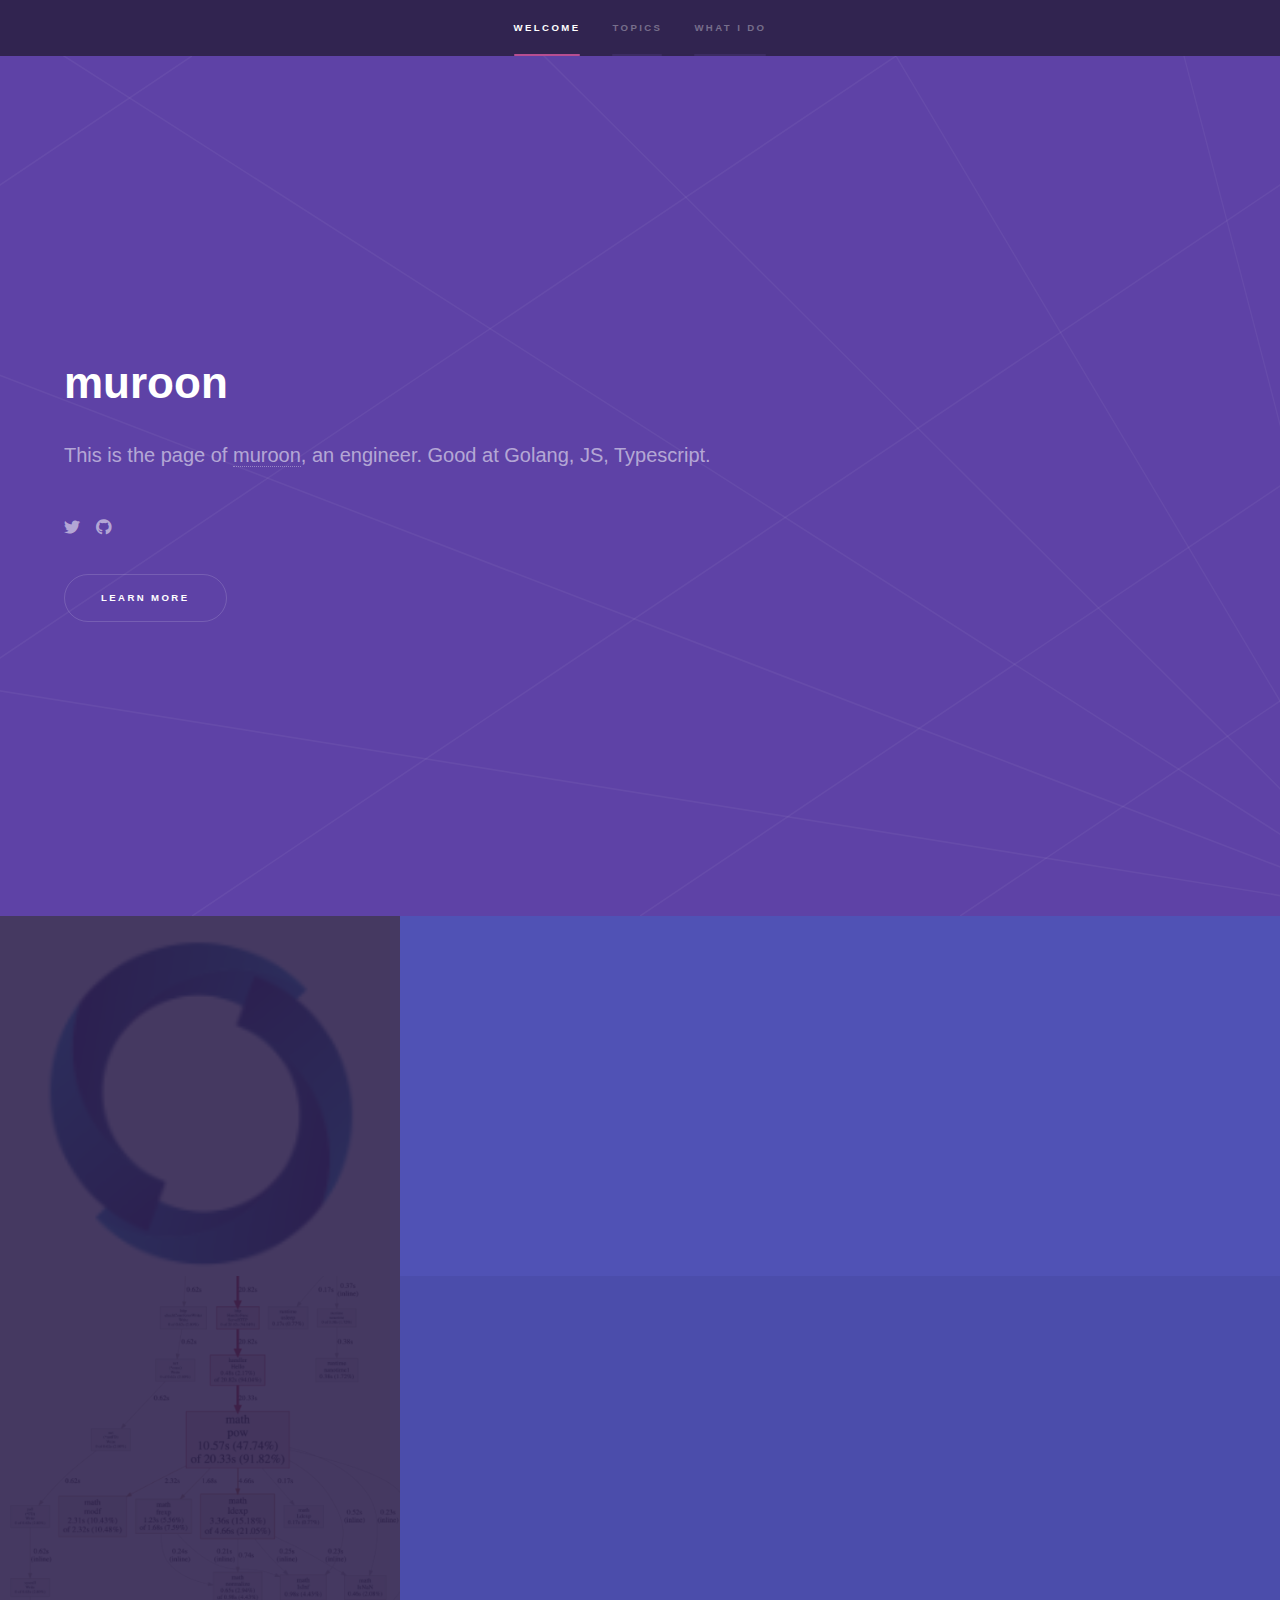
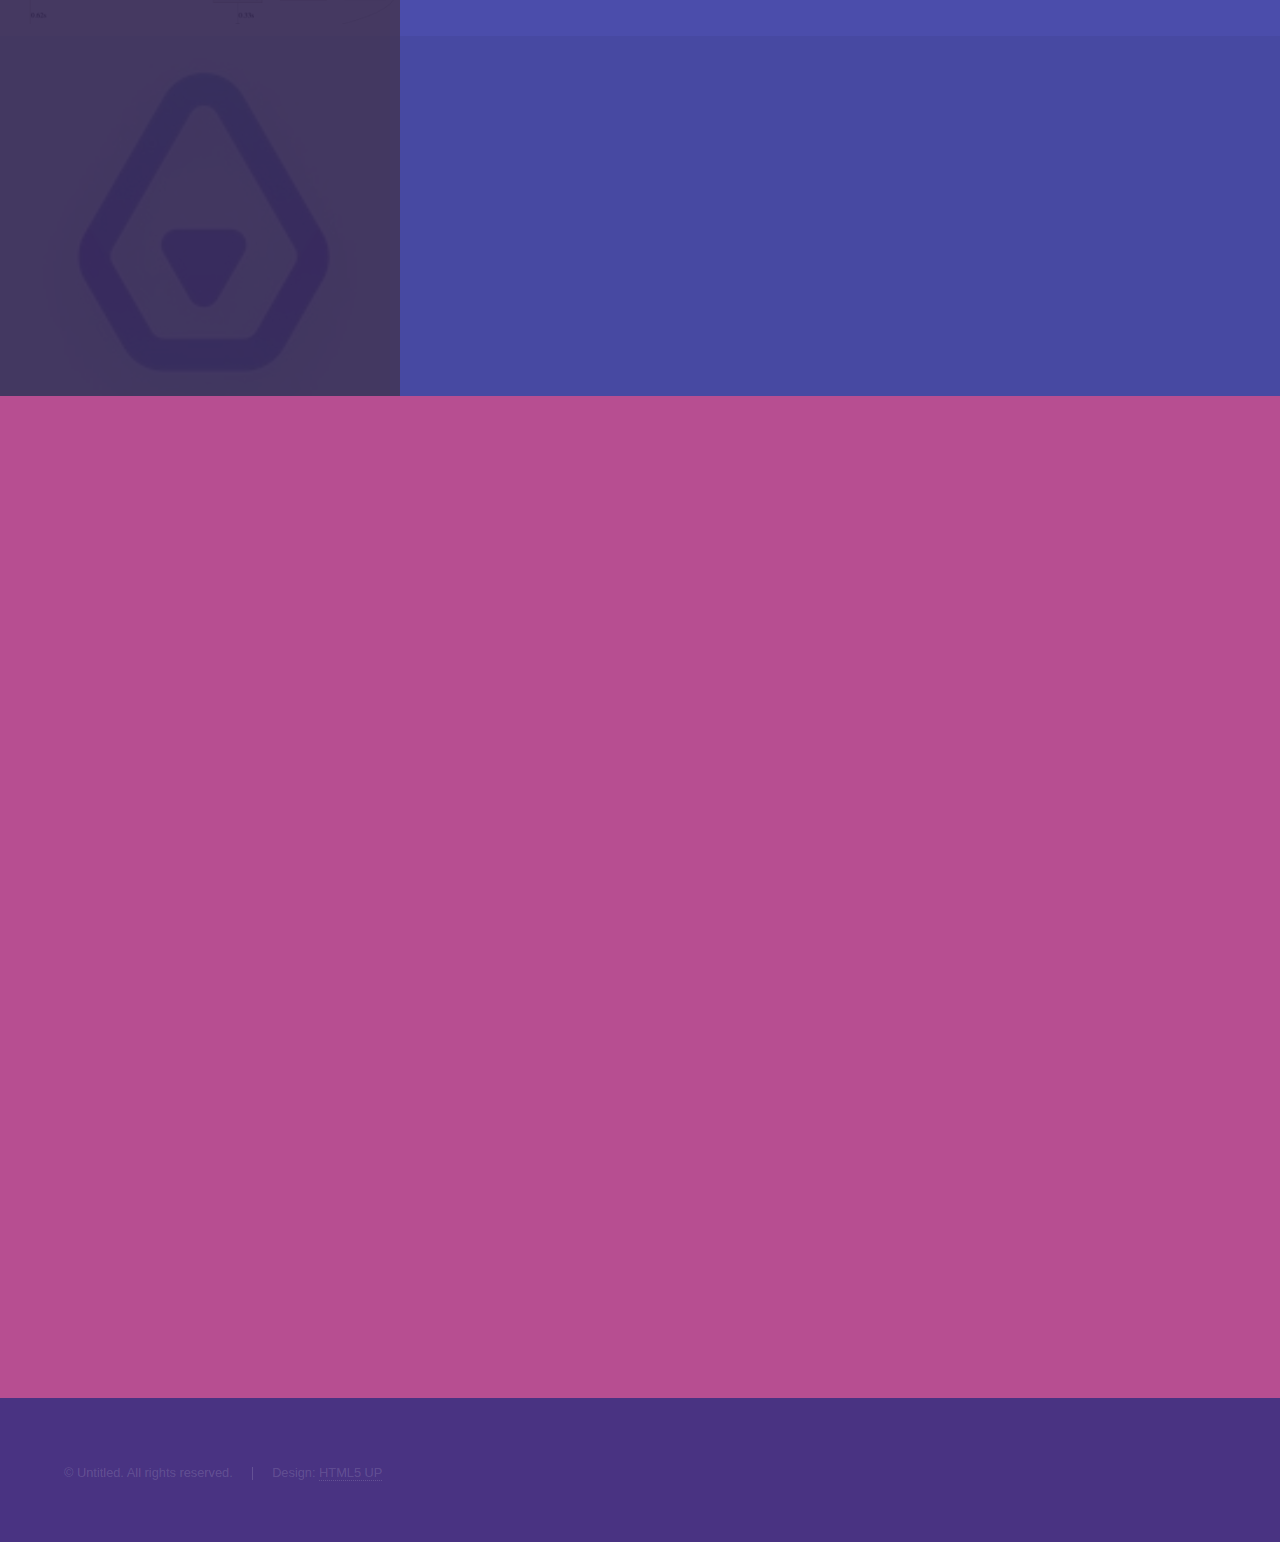
==== commit 785987cf: "update contents" ====
--- a/index.html
+++ b/index.html
@@ -48,13 +48,13 @@
 				<!-- One -->
 					<section id="one" class="wrapper style2 spotlights">
 						<section>
-							<a href="https://github.com/speee/go-athena/releases/tag/v1.0.1" class="image"><img src="images/speee.png" alt="" data-position="center center" /></a>
+							<a href="https://github.com/speee/go-athena/releases/tag/v1.0.2" class="image"><img src="images/speee.png" alt="" data-position="center center" /></a>
 							<div class="content">
 								<div class="inner">
-									<h2>speee/go-athena v1.0.1 is released</h2>
+									<h2>speee/go-athena v1.0.2 is released</h2>
 									<p>This is new release of speee/go-athena. Fix not skipping headers if the result contains no rows.</p>
 									<ul class="actions">
-										<li><a href="https://github.com/speee/go-athena/releases/tag/v1.0.1" class="button">Learn more</a></li>
+										<li><a href="https://github.com/speee/go-athena/releases/tag/v1.0.2" class="button">Learn more</a></li>
 									</ul>
 								</div>
 							</div>
@@ -72,13 +72,13 @@
 							</div>
 						</section>
 						<section>
-							<a href="https://speakerdeck.com/muroon/go-athenafalseda-liang-detaqu-de-wosu-kusitafang-fa" class="image"><img src="images/speakerDeck.png" alt="" data-position="25% 25%" /></a>
+							<a href="https://my.inkdrop.app/plugins/link-format" class="image"><img src="images/inkdrop.jpg" alt="" data-position="25% 25%" /></a>
 							<div class="content">
 								<div class="inner">
-									<h2>Announcement at go-athena</h2>
-									<p>We announced how to speed up data acquisition in large quantities with go-athena.</p>
+									<h2>link-format</h2>
+									<p>A plugin for Inkdrop which replace URL as a Markdown link.</p>
 									<ul class="actions">
-										<li><a href="https://speakerdeck.com/muroon/go-athenafalseda-liang-detaqu-de-wosu-kusitafang-fa" class="button">Learn more</a></li>
+										<li><a href="https://my.inkdrop.app/plugins/link-format" class="button">Learn more</a></li>
 									</ul>
 								</div>
 							</div>
@@ -171,4 +171,4 @@
 			<script src="assets/js/main.js"></script>
 
 	</body>
-</html>+</html>
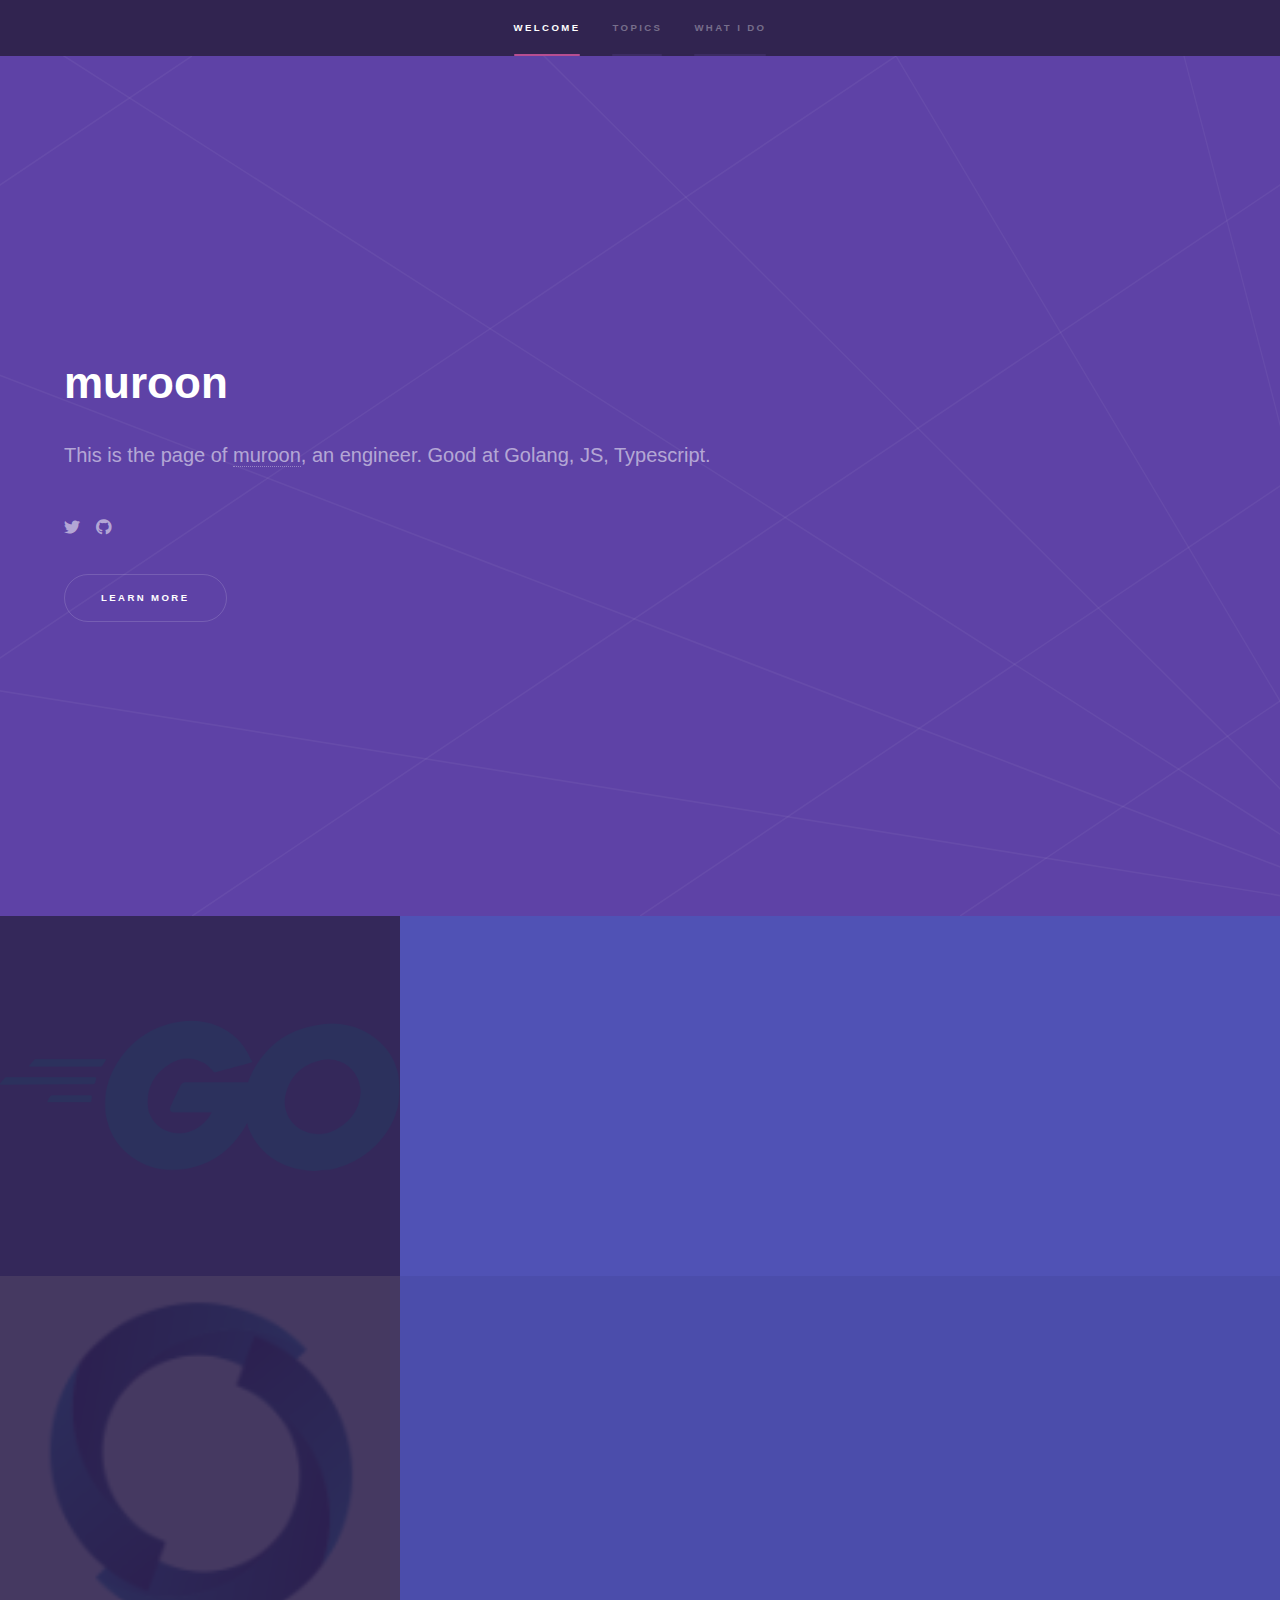
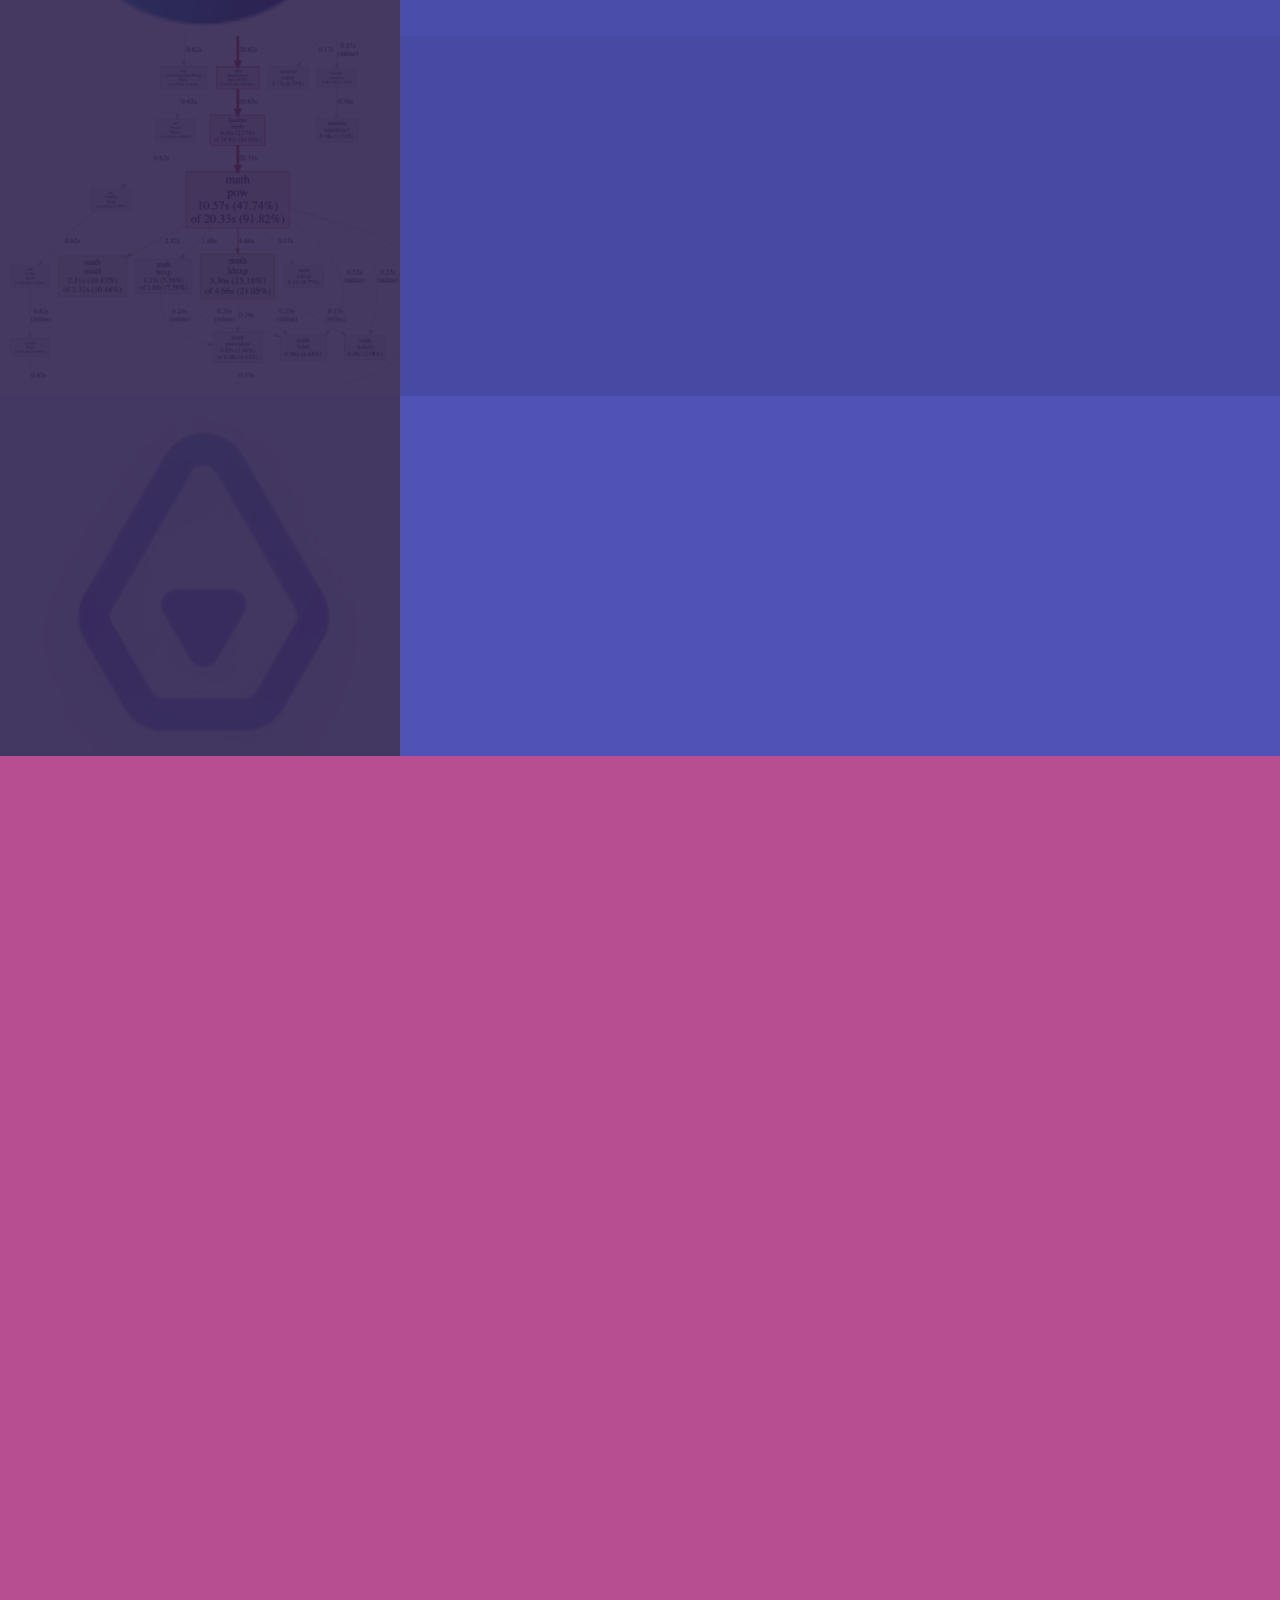
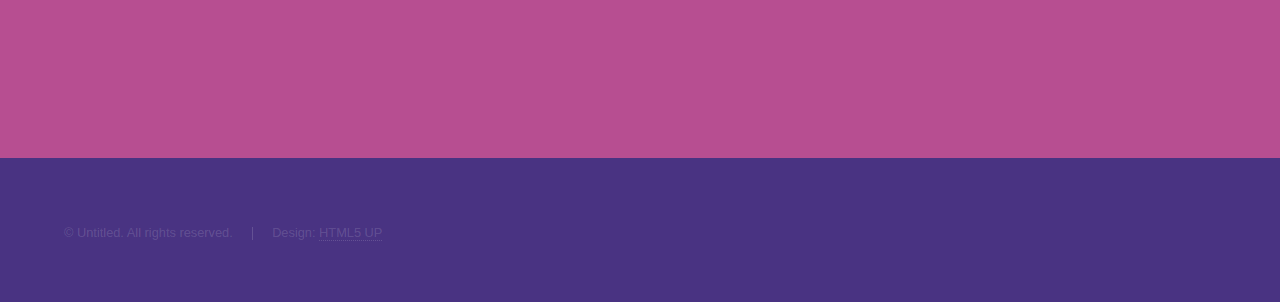
==== commit 30177e95: "update index" ====
--- a/index.html
+++ b/index.html
@@ -48,17 +48,30 @@
 				<!-- One -->
 					<section id="one" class="wrapper style2 spotlights">
 						<section>
-							<a href="https://github.com/speee/go-athena/releases/tag/v1.0.2" class="image"><img src="images/speee.png" alt="" data-position="center center" /></a>
+							<a href="https://github.com/speee/go-athena/releases/tag/v1.0.3" class="image"><img src="images/golang_logo_icon_171073.png" alt="" data-position="center center" /></a>
 							<div class="content">
 								<div class="inner">
-									<h2>speee/go-athena v1.0.2 is released</h2>
-									<p>This is new release of speee/go-athena. Fix not skipping headers if the result contains no rows.</p>
+									<h2>speee/go-athena v1.0.3 is released</h2>
+									<p>This is new release of speee/go-athena. This is includes Addition of Prepared Statement And Upgrade packages</p>
 									<ul class="actions">
-										<li><a href="https://github.com/speee/go-athena/releases/tag/v1.0.2" class="button">Learn more</a></li>
+										<li><a href="https://github.com/speee/go-athena/releases/tag/v1.0.3" class="button">Learn more</a></li>
 									</ul>
 								</div>
 							</div>
 						</section>
+						<section>
+							<a href="https://tech.speee.jp/entry/2022/07/12/134605" class="image"><img src="images/speee.png" alt="" data-position="center center" /></a>
+							<div class="content">
+								<div class="inner">
+									<h2>Blog for Zero Allocation of Golang Program(Japanese)</h2>
+									<p>This article is about Go's zero allocation using the logging library as an example.</p>
+									<ul class="actions">
+										<li><a href="https://tech.speee.jp/entry/2022/07/12/134605" class="button">Learn more</a></li>
+									</ul>
+								</div>
+							</div>
+						</section>
+
 						<section>
 							<a href="https://zenn.dev/muroon/articles/adf577f563c806" class="image"><img src="images/pprof.png" alt="" data-position="top center" /></a>
 							<div class="content">
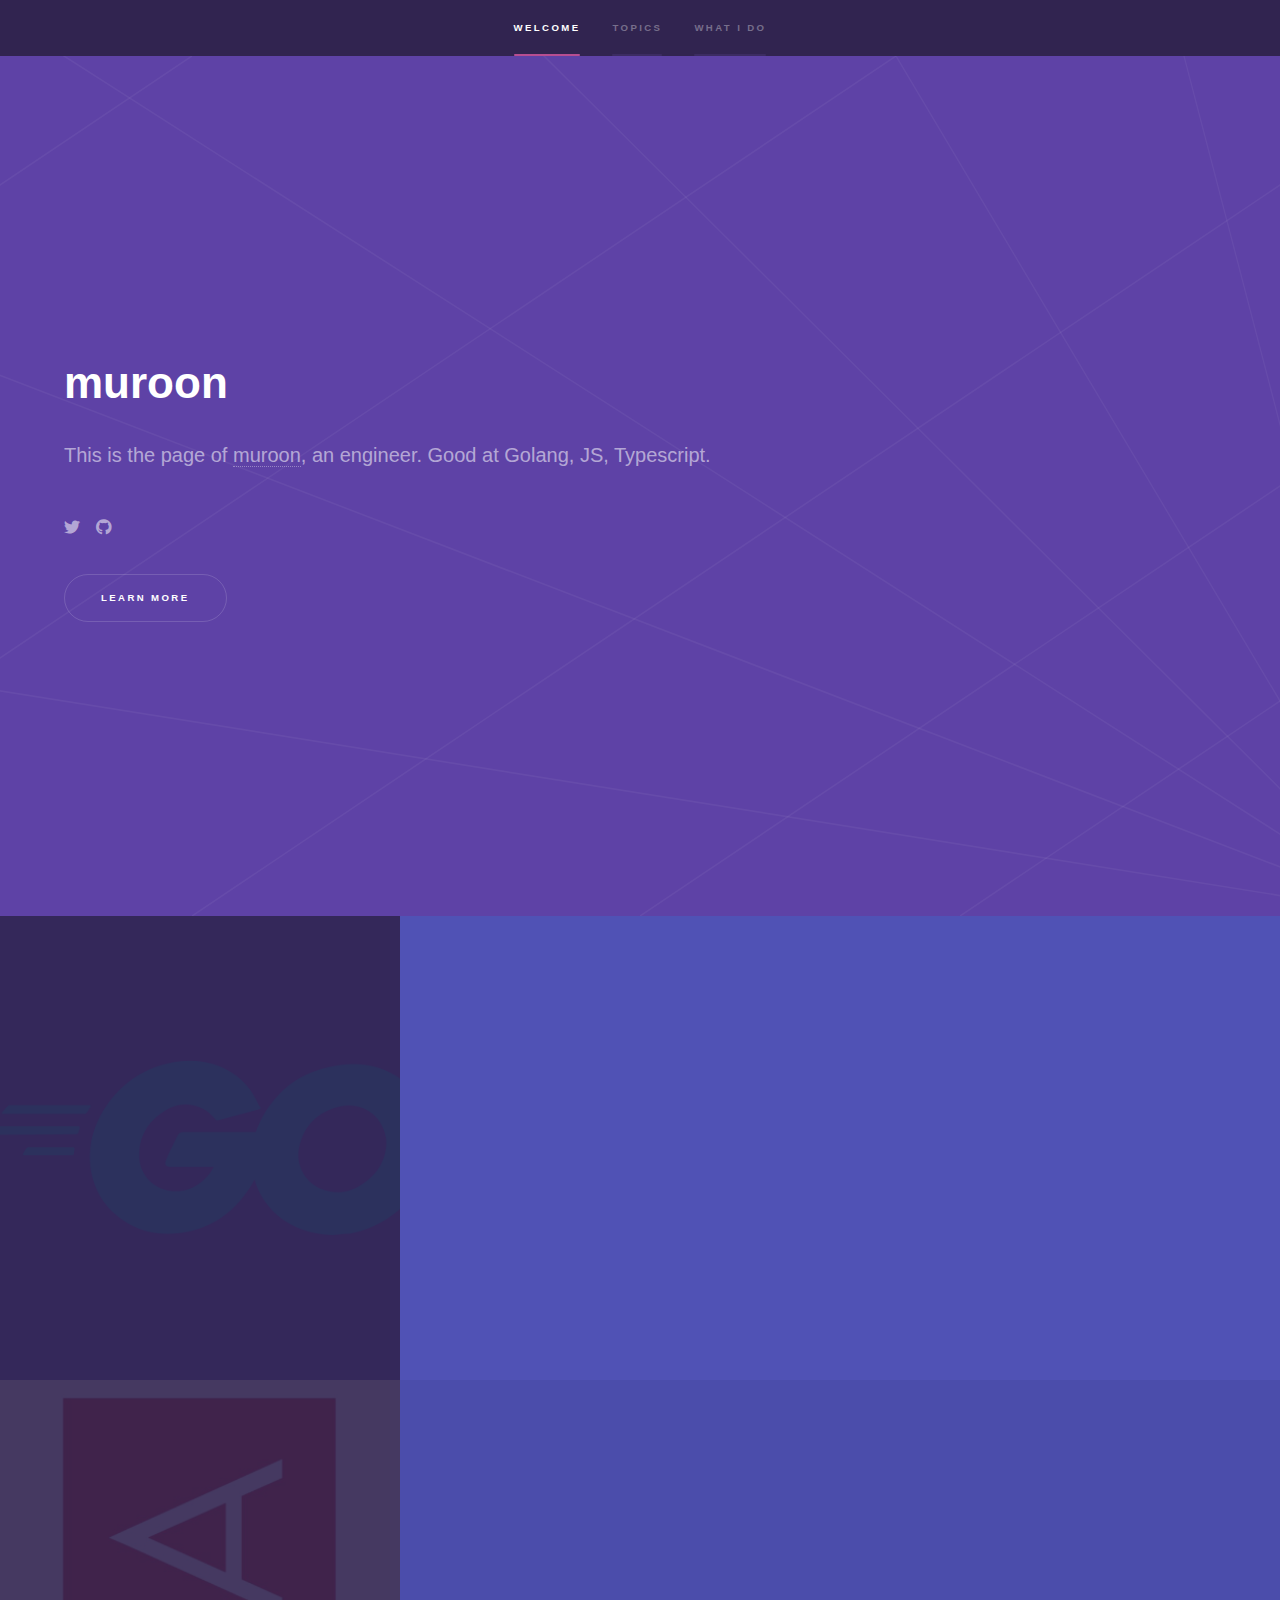
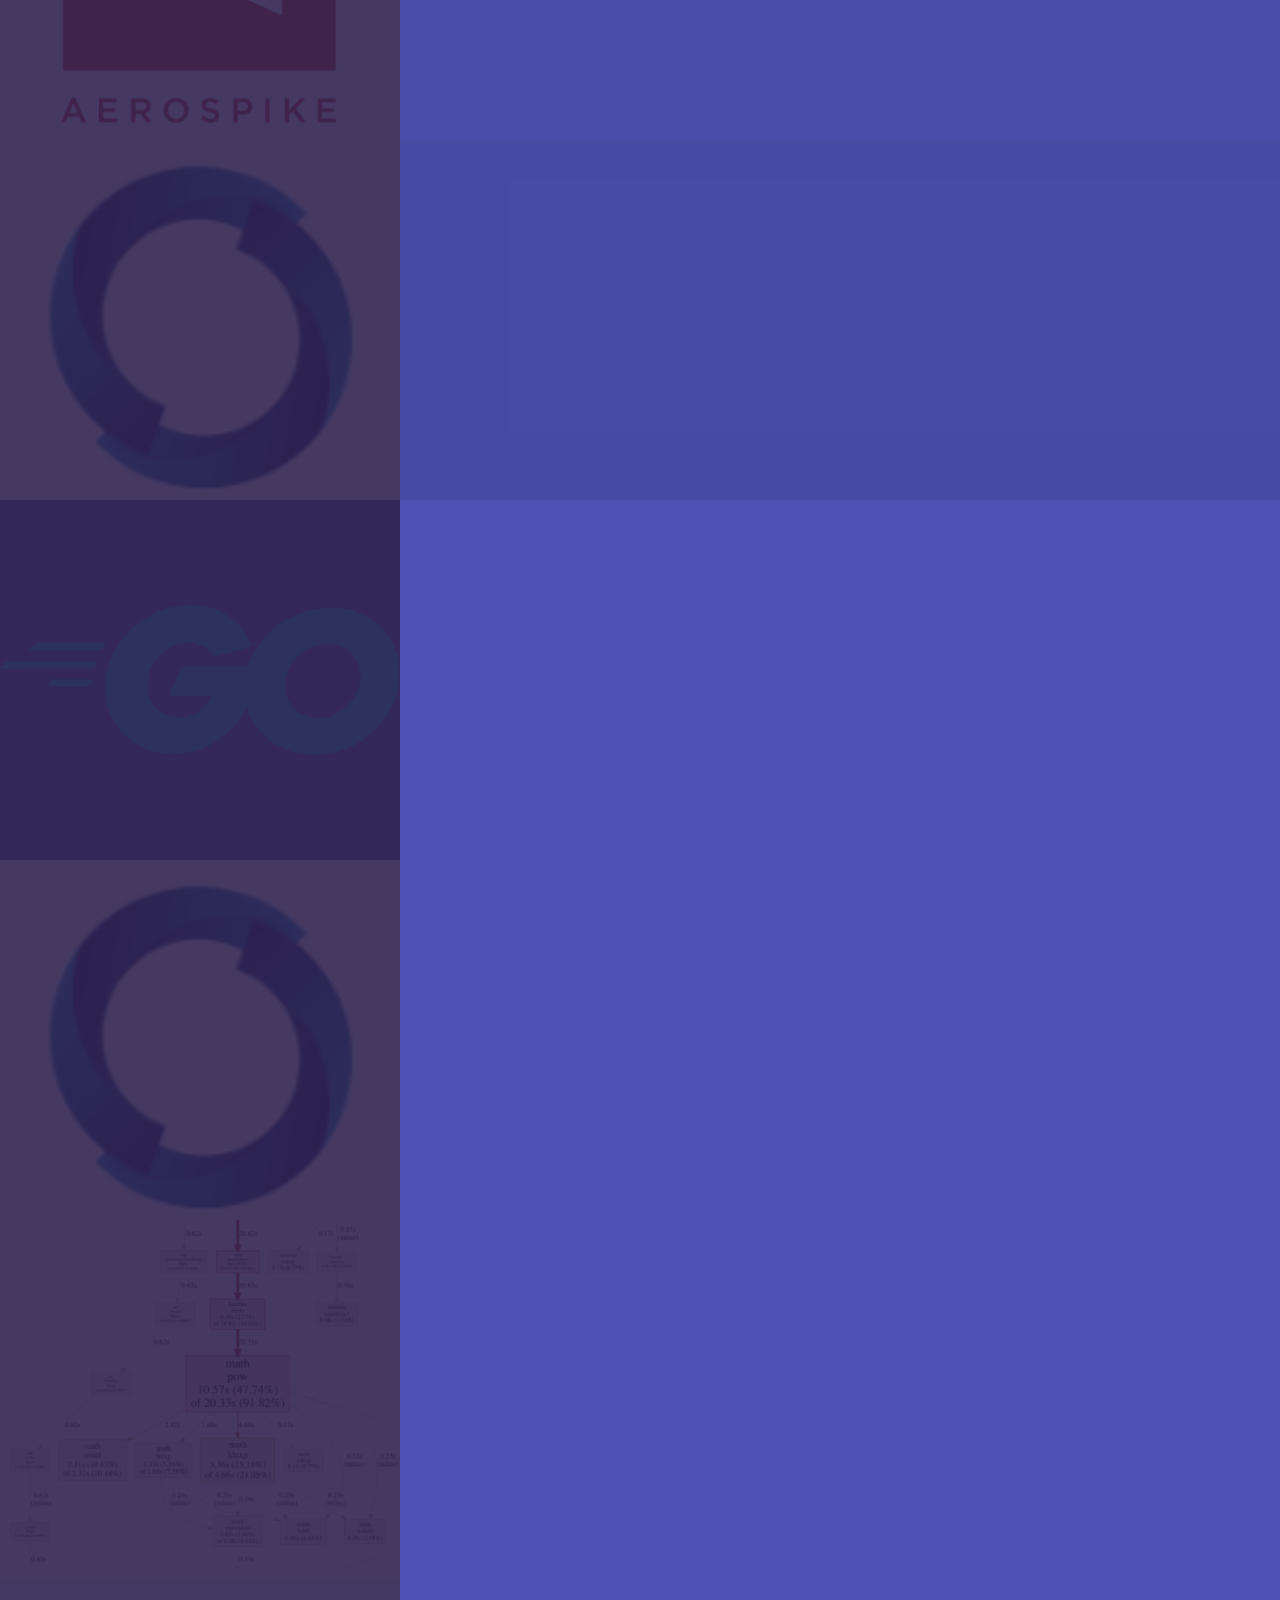
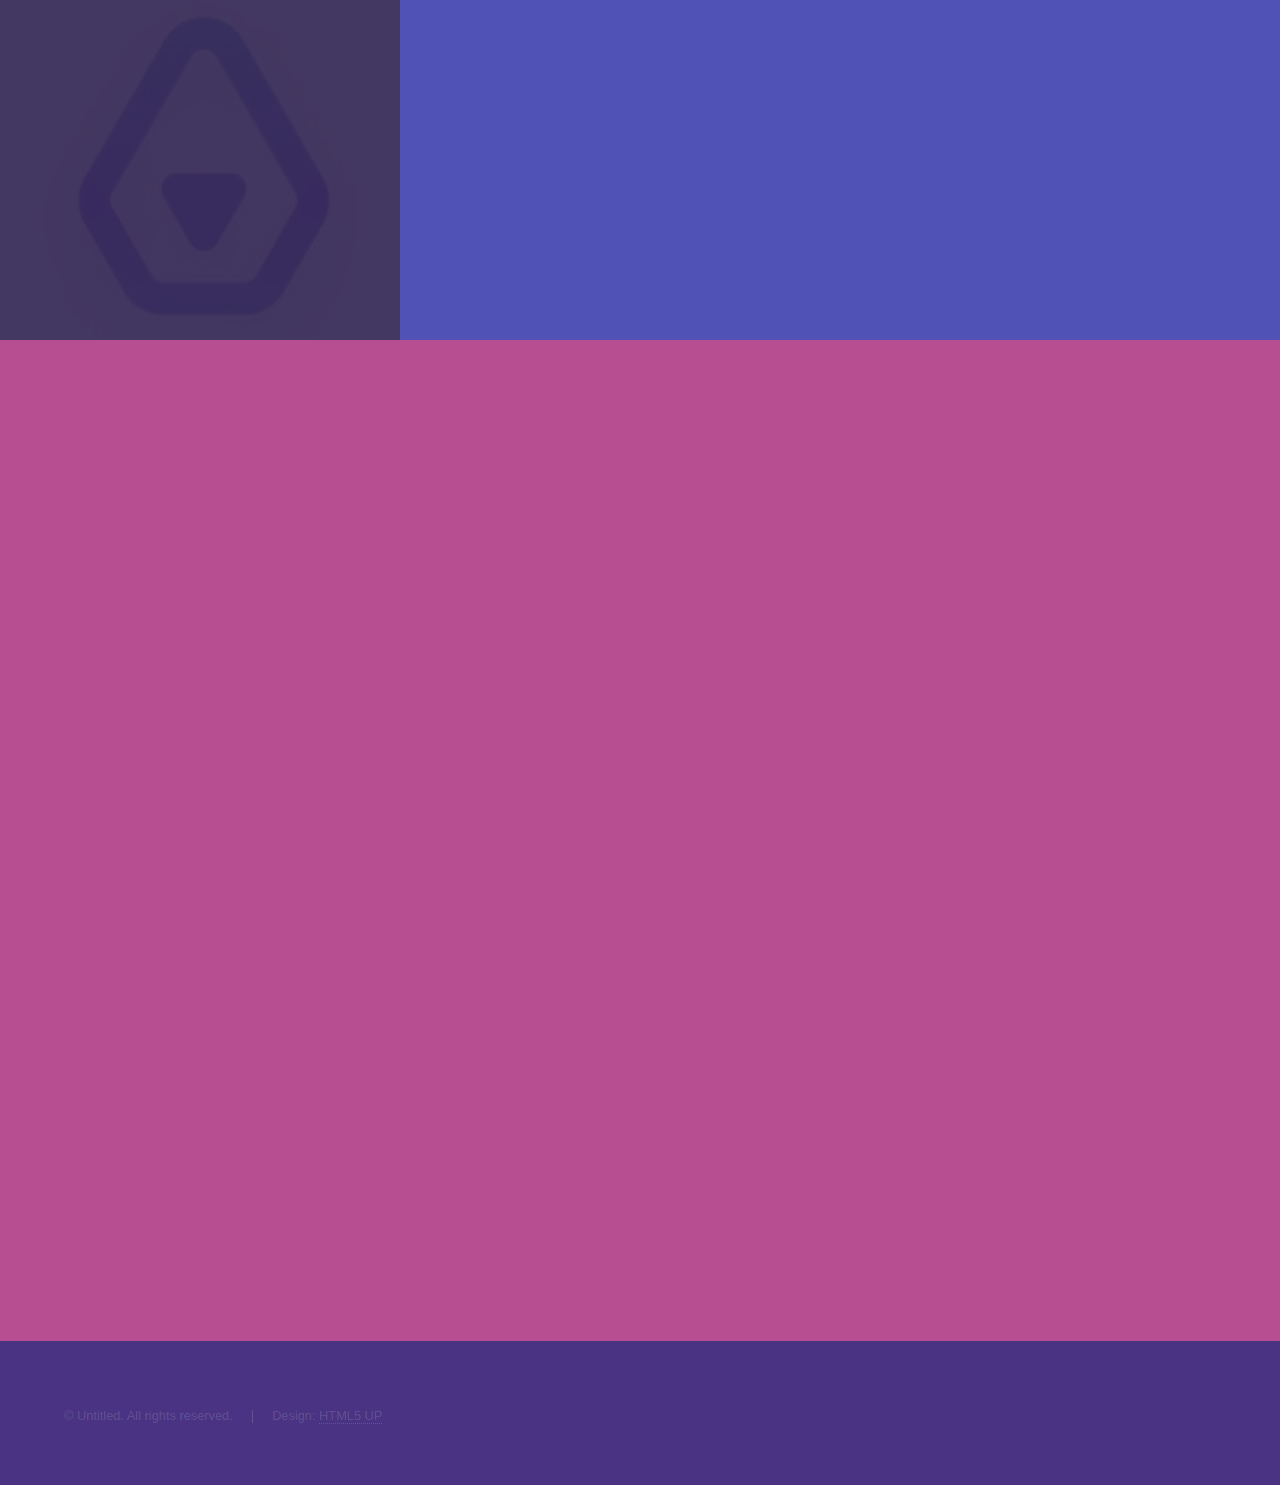
==== commit e2c21353: "update index contents" ====
--- a/index.html
+++ b/index.html
@@ -48,6 +48,44 @@
 				<!-- One -->
 					<section id="one" class="wrapper style2 spotlights">
 						<section>
+							<a href="https://gocon.jp/2023/sessions/LT1/" class="image"><img src="images/golang_logo_icon_171073.png" alt="" data-position="center center" /></a>
+							<div class="content">
+								<div class="inner">
+									<h2>Go Conference 2023</h2>
+									<p>I participated in a Lightning Talk at Go Conference 2023. </p>
+									<p>The talk covered how we successfully reduced memory usage by 30-40% without increasing latency or CPU usage when upgrading the Go version from 1.17 to 1.19 in an advertising server that processes 200 million requests per day, written in Go.
+										In this session, I explained the mechanics of Go's garbage collection based on <a href="https://go.dev/doc/gc-guide">https://go.dev/doc/gc-guide</a>, incorporating actual measurement data.</p>
+									<ul class="actions">
+										<li><a href="https://gocon.jp/2023/sessions/LT1/" class="button">Learn more</a></li>
+									</ul>
+								</div>
+							</div>
+						</section>
+						<section>
+							<a href="https://speakerdeck.com/muroon/uzouniokeruaerospike" class="image"><img src="images/aerospike.png" alt="" data-position="center center" /></a>
+							<div class="content">
+								<div class="inner">
+									<h2>Aerospike Seminor</h2>
+									<p>I presented a use case of Aerospike in an advertising server that delivers 200 million requests.</p>
+									<ul class="actions">
+										<li><a href="https://speakerdeck.com/muroon/uzouniokeruaerospike" class="button">Learn more</a></li>
+									</ul>
+								</div>
+							</div>
+						</section>
+						<section>
+							<a href="https://tech.speee.jp/entry/go-ast-zap-generator" class="image"><img src="images/speee.png" alt="" data-position="center center" /></a>
+							<div class="content">
+								<div class="inner">
+									<h2>Blog for Golang Static Analysis-Based Code Generator for Zap</h2>
+									<p></p>
+									<ul class="actions">
+										<li><a href="https://tech.speee.jp/entry/go-ast-zap-generator" class="button">Learn more</a></li>
+									</ul>
+								</div>
+							</div>
+						</section>
+						<section>
 							<a href="https://github.com/speee/go-athena/releases/tag/v1.0.3" class="image"><img src="images/golang_logo_icon_171073.png" alt="" data-position="center center" /></a>
 							<div class="content">
 								<div class="inner">
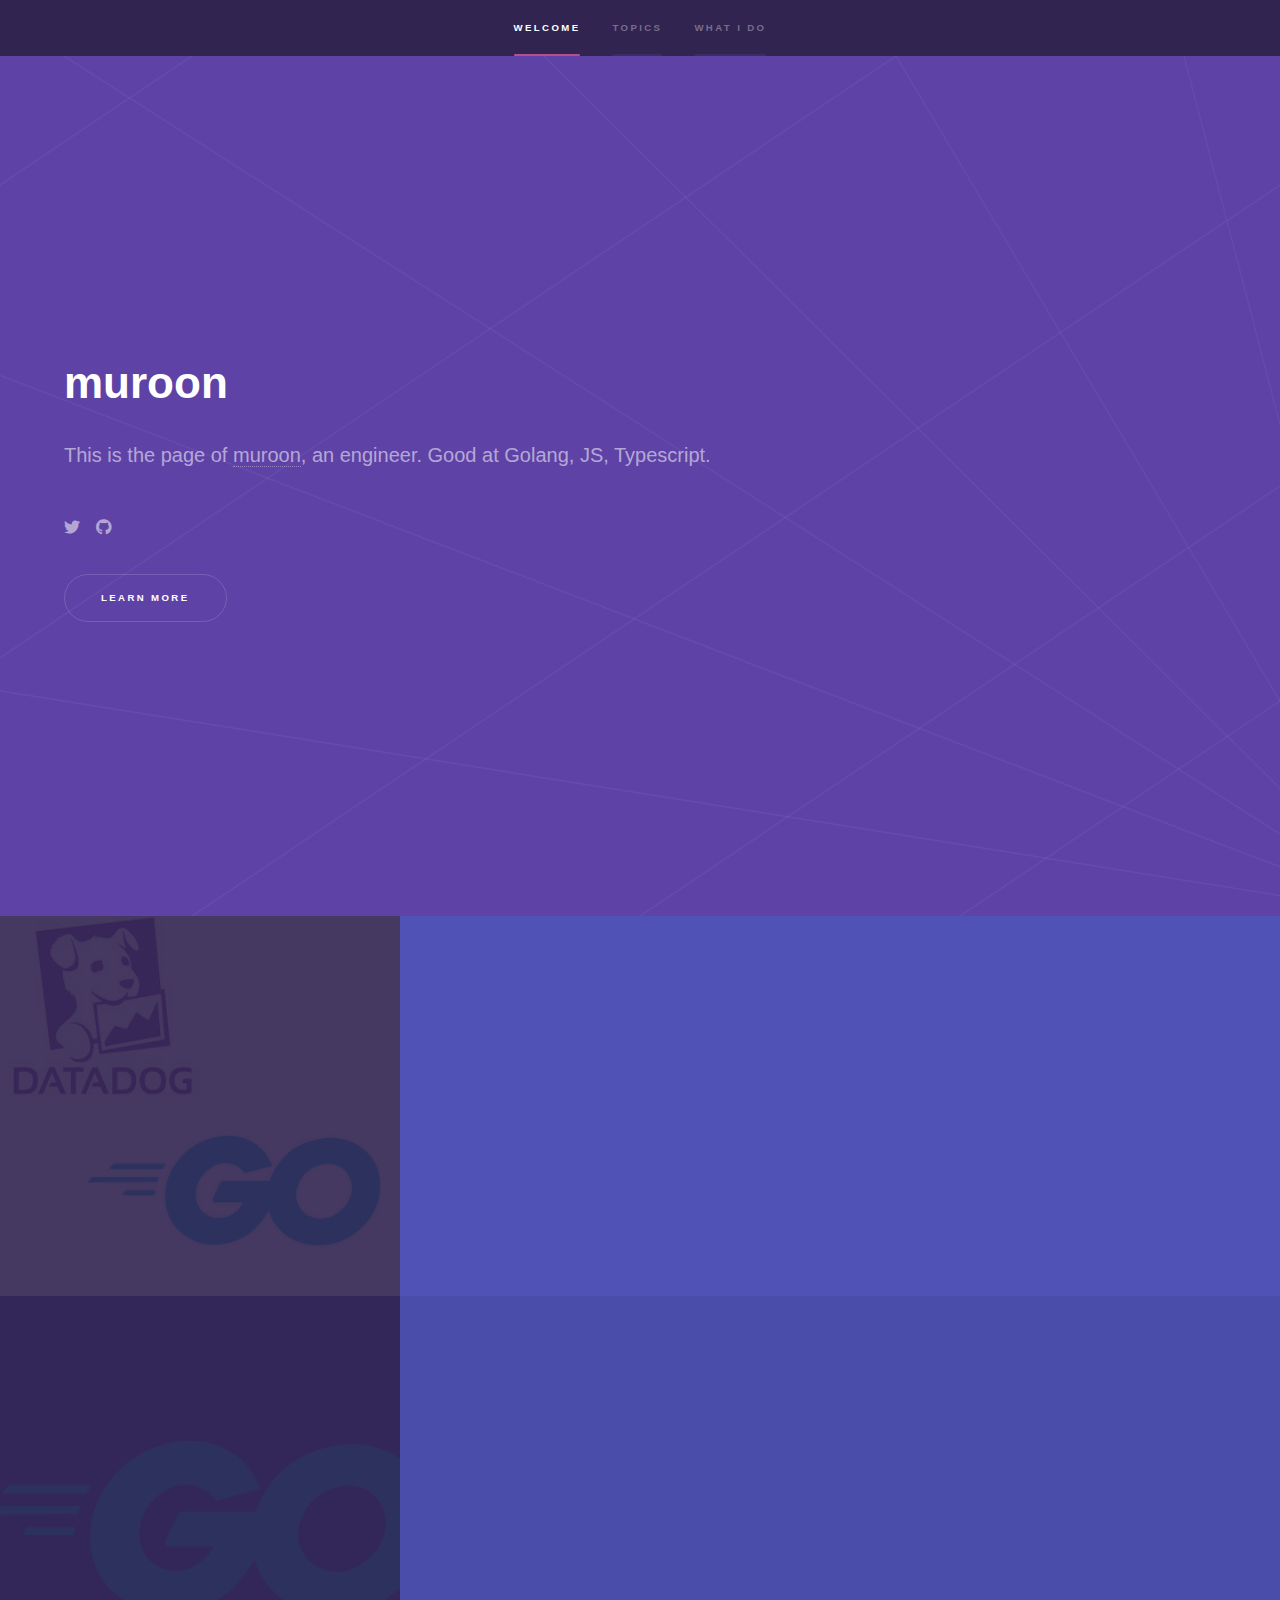
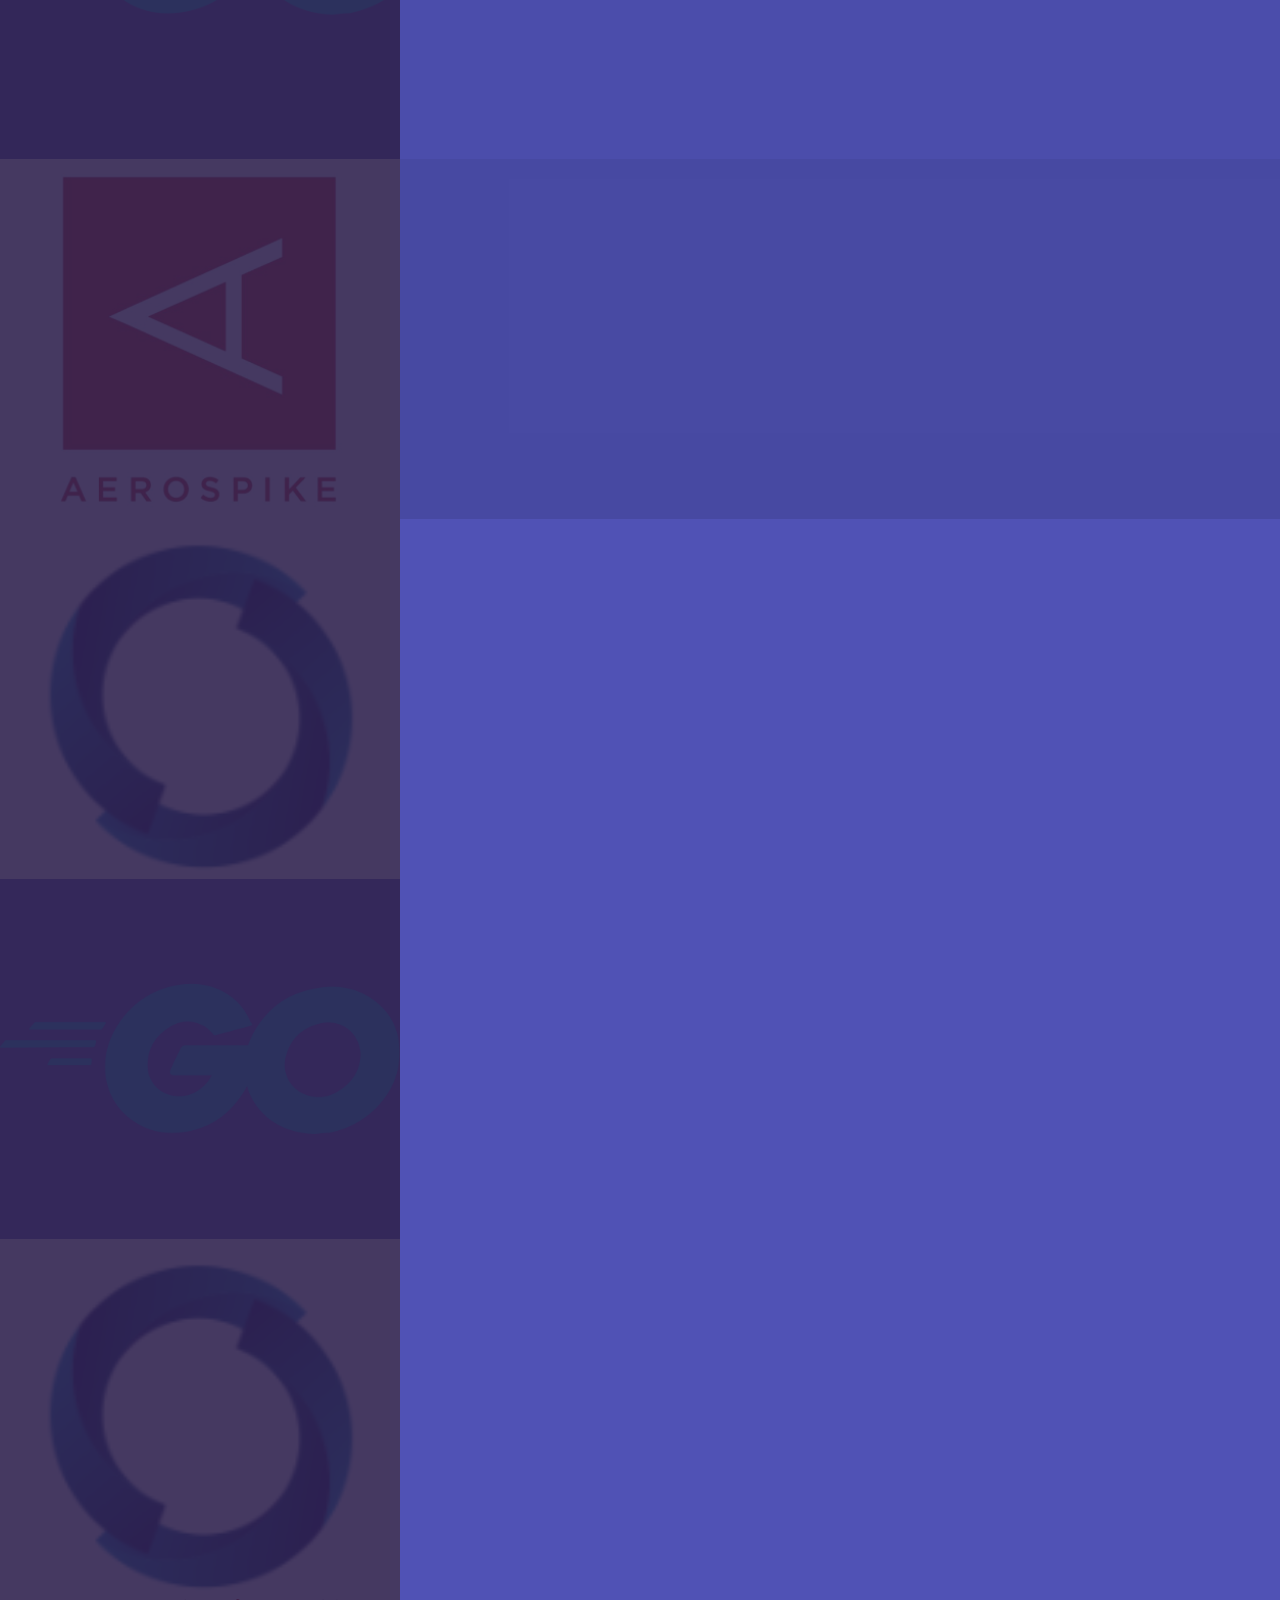
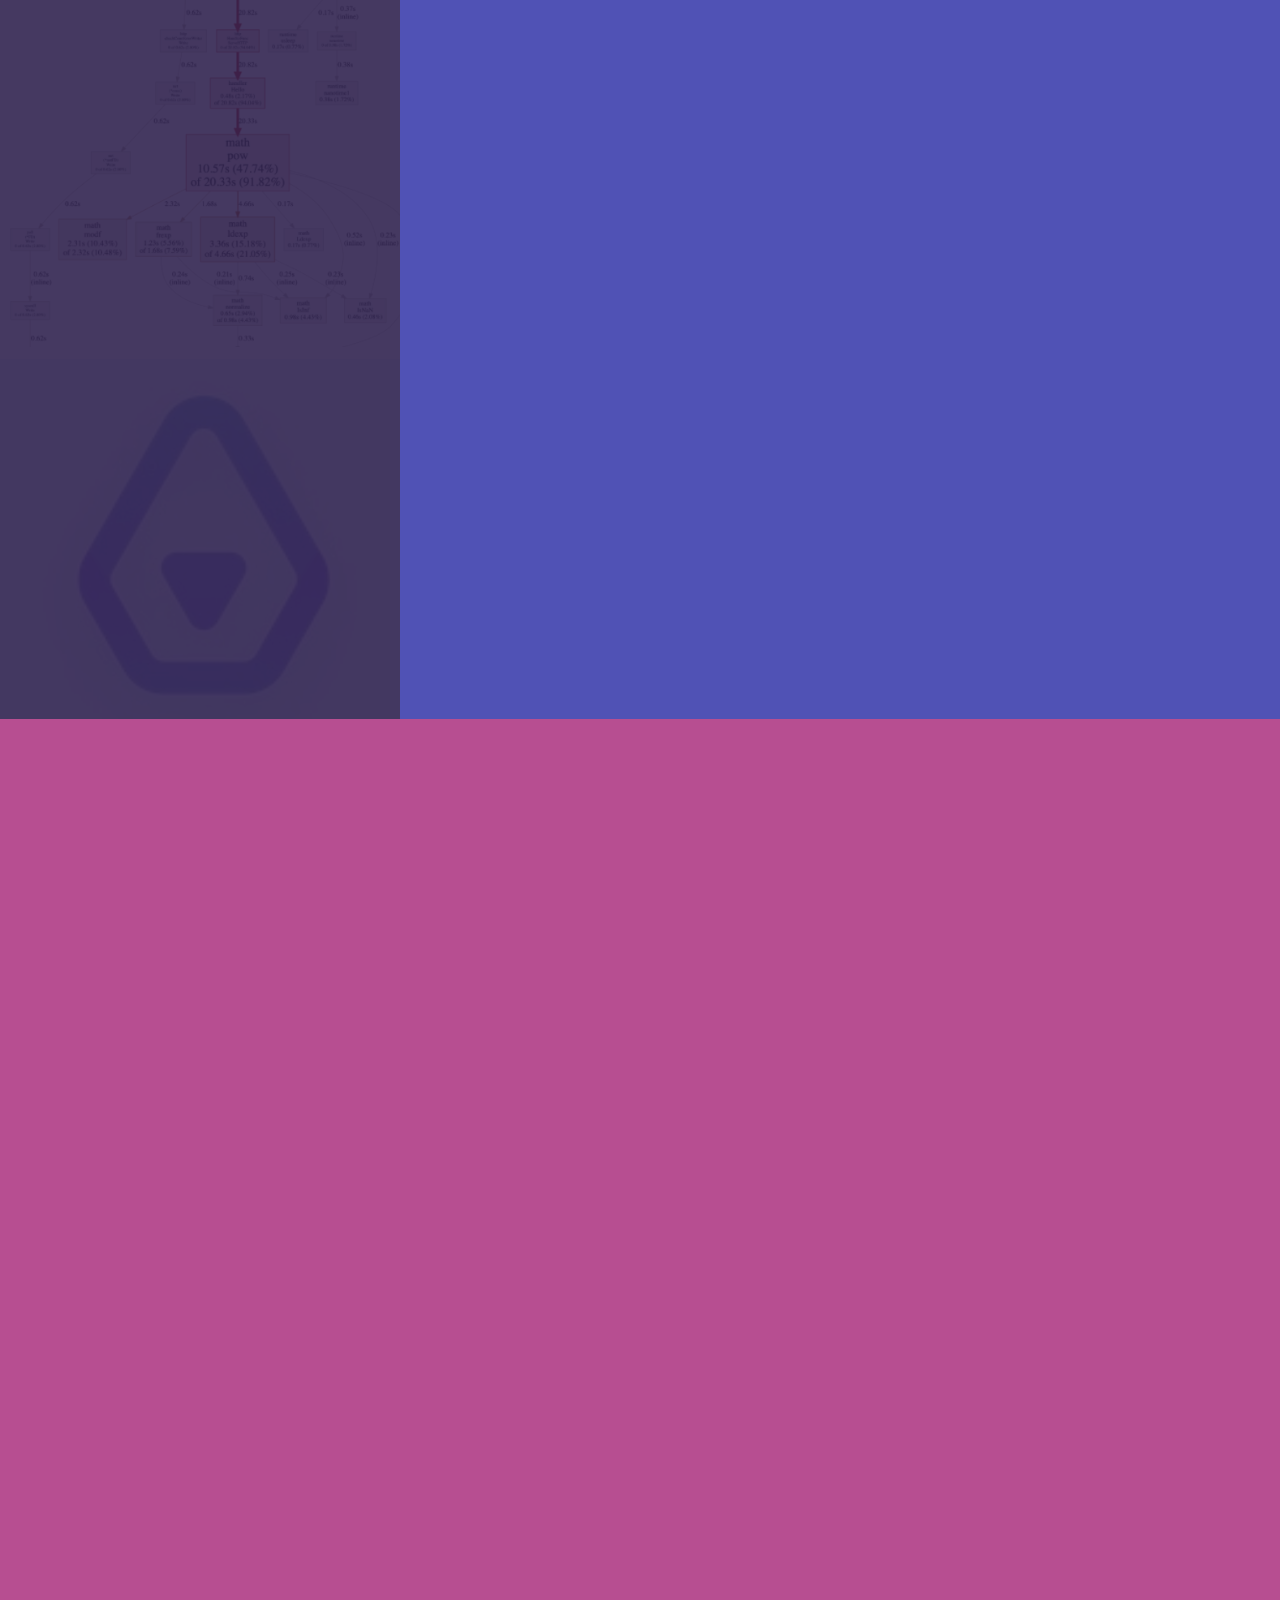
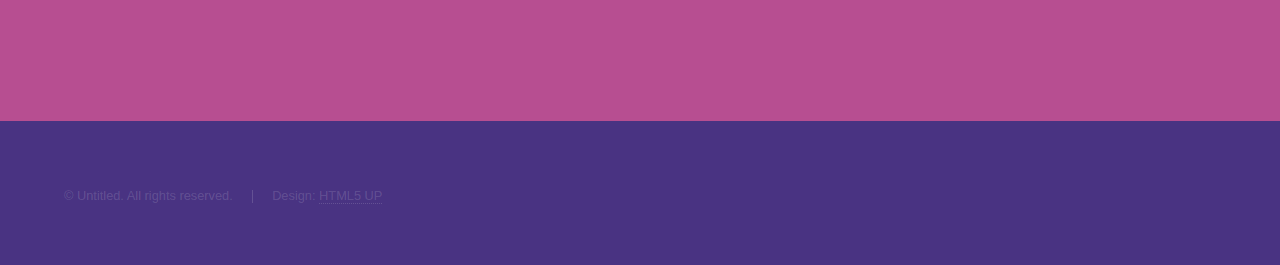
==== commit b207cba4: "add blog" ====
--- a/index.html
+++ b/index.html
@@ -48,6 +48,19 @@
 				<!-- One -->
 					<section id="one" class="wrapper style2 spotlights">
 						<section>
+							<a href="https://zenn.dev/muroon/articles/6f146d89423aa4" class="image"><img src="images/datadog_go.png" alt="" data-position="center center" /></a>
+							<div class="content">
+								<div class="inner">
+									<h2>Blog (Japanese)</h2>
+									<p>Datadog Auto Instrument</p>
+									<p>I found Datadog Orchestrion, Datadog's automatic instrumentation tool for Go applications, to be very useful, so I wrote about how to use it and how it works.</p>
+									<ul class="actions">
+										<li><a href="https://zenn.dev/muroon/articles/6f146d89423aa4" class="button">Learn more</a></li>
+									</ul>
+								</div>
+							</div>
+						</section>
+						<section>
 							<a href="https://gocon.jp/2023/sessions/LT1/" class="image"><img src="images/golang_logo_icon_171073.png" alt="" data-position="center center" /></a>
 							<div class="content">
 								<div class="inner">
